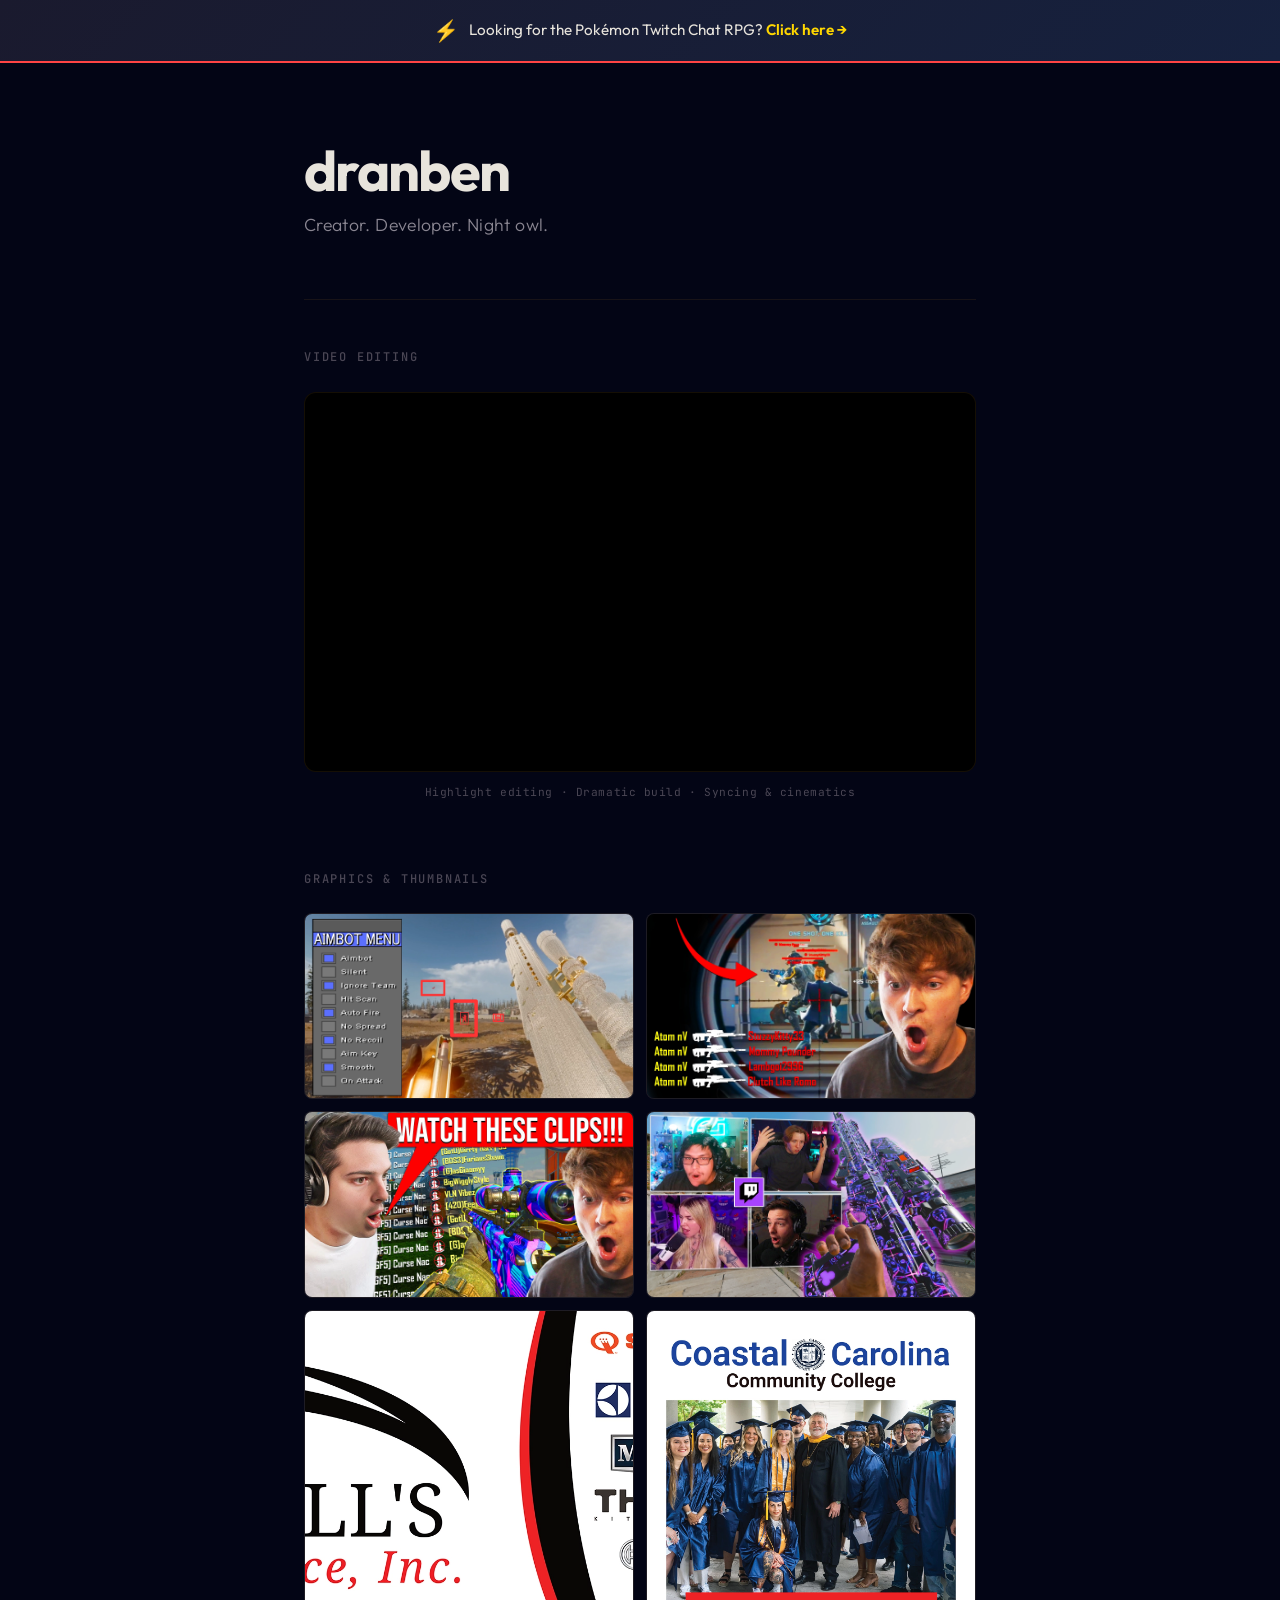
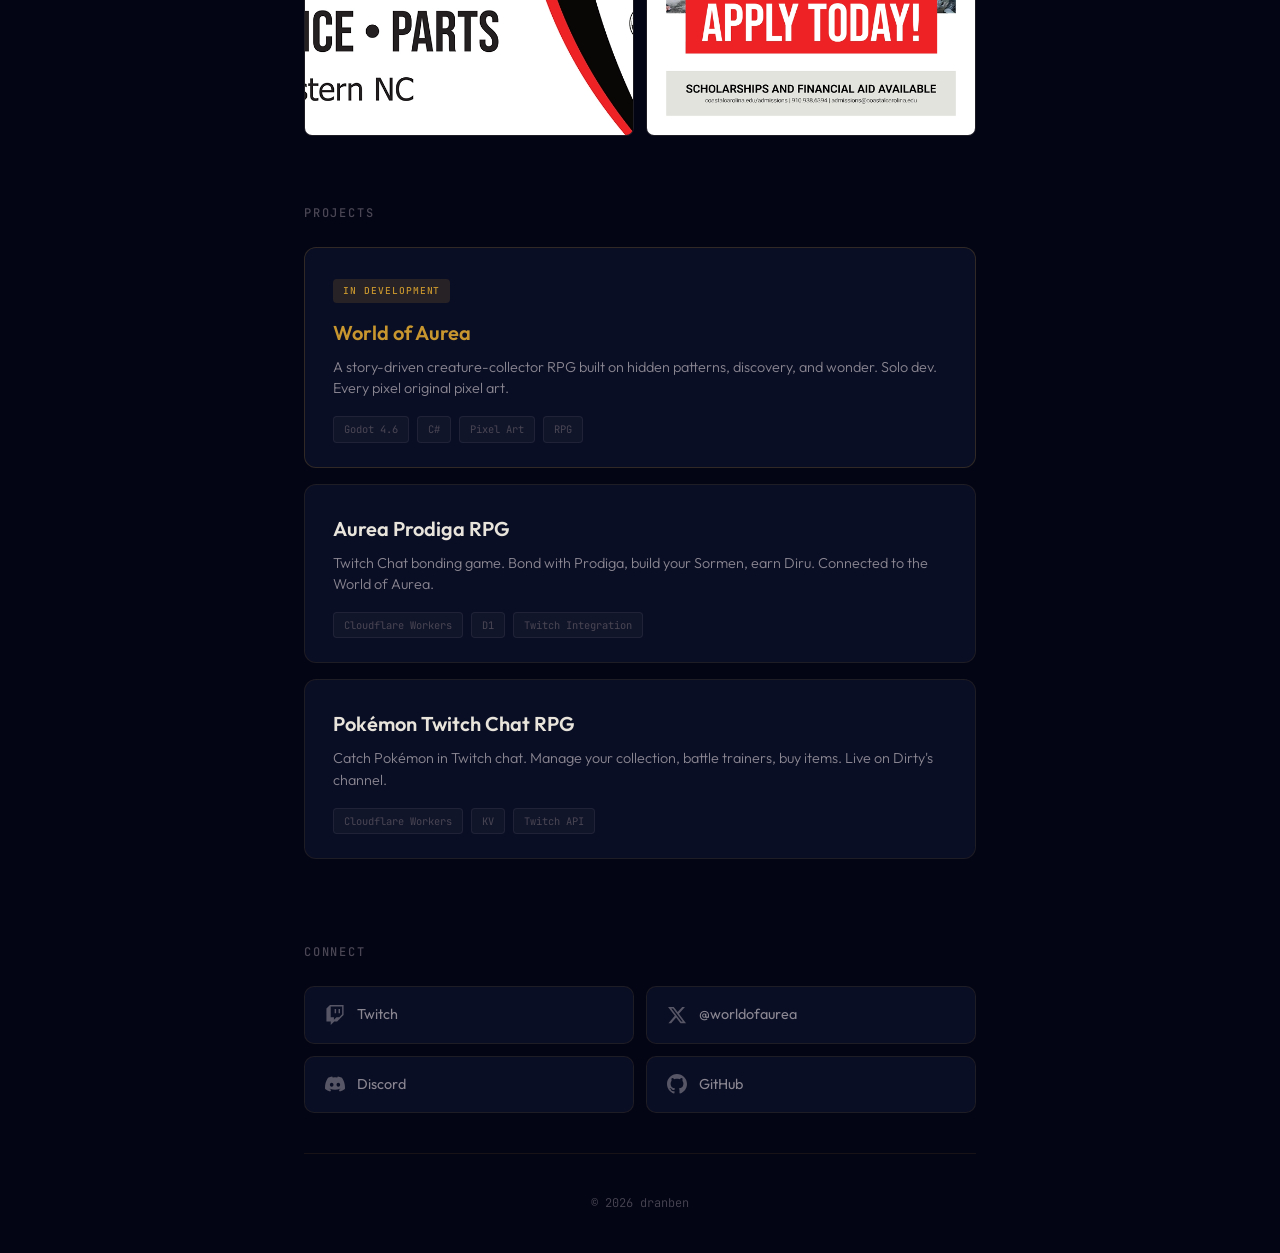
==== index.html @ 708b935d "Clean up index.html by removing elements Removed unnecessary subtitle and some gallery items." ====
<!DOCTYPE html>
<html lang="en">
<head>
    <meta charset="UTF-8">
    <meta name="viewport" content="width=device-width, initial-scale=1.0">
    <title>dranben</title>
    <link rel="preconnect" href="https://fonts.googleapis.com">
    <link href="https://fonts.googleapis.com/css2?family=Outfit:wght@300;400;600;700&family=JetBrains+Mono:wght@400;500&display=swap" rel="stylesheet">
    <link rel="stylesheet" href="style.css">
</head>
<body>

    <!-- Pokemon redirect banner -->
    <a href="https://pokemon.dranben.com" class="pokemon-banner">
        <span class="banner-icon">⚡</span>
        <span>Looking for the Pokémon Twitch Chat RPG? <strong>Click here →</strong></span>
    </a>

    <div class="container">

        <header class="hero">
            <div class="hero-name">
                <h1>dranben</h1>
                <p class="tagline">Creator. Developer. Night owl.</p>
            </div>
        </header>

        <section class="reel">
            <h2 class="section-label">Video Editing</h2>
            <div class="reel-container">
                <iframe src="https://www.youtube.com/embed/yjiUirtX4cA" frameborder="0" allow="accelerometer; autoplay; clipboard-write; encrypted-media; gyroscope; picture-in-picture" allowfullscreen></iframe>
            </div>
            <p class="reel-caption">Highlight editing · Dramatic build · Syncing &amp; cinematics</p>
        </section>

        <section class="gallery">
            <h2 class="section-label">Graphics &amp; Thumbnails</h2>
            <div class="gallery-grid">
                <div class="gallery-item">
                    <img src="hacking.webp" alt="Aimbot hacking thumbnail" loading="lazy">
                </div>
                <div class="gallery-item">
                    <img src="quad.webp" alt="Quad kill sniper thumbnail" loading="lazy">
                </div>
                <div class="gallery-item">
                    <img src="scope.webp" alt="Watch these clips thumbnail" loading="lazy">
                </div>
                <div class="gallery-item">
                    <img src="streamers.webp" alt="Streamers reaction thumbnail" loading="lazy">
                </div>
                <div class="gallery-item">
                    <img src="bells.webp" alt="Bell's Appliance banner" loading="lazy">
                </div>
                <div class="gallery-item">
                    <img src="CCCC_Flyer_v1_0.webp" alt="Coastal Carolina Community College flyer" loading="lazy">
                </div>
            </div>
        </section>

        <section class="projects">
            <h2 class="section-label">Projects</h2>

            <a href="https://worldofaurea.com" target="_blank" class="project-card aurea-card">
                <div class="card-badge">In Development</div>
                <h3>World of Aurea</h3>
                <p>A story-driven creature-collector RPG built on hidden patterns, discovery, and wonder. Solo dev. Every pixel original pixel art.</p>
                <div class="card-tags">
                    <span>Godot 4.6</span>
                    <span>C#</span>
                    <span>Pixel Art</span>
                    <span>RPG</span>
                </div>
            </a>

            <a href="https://aurea.dranben.com" class="project-card">
                <h3>Aurea Prodiga RPG</h3>
                <p>Twitch Chat bonding game. Bond with Prodiga, build your Sormen, earn Diru. Connected to the World of Aurea.</p>
                <div class="card-tags">
                    <span>Cloudflare Workers</span>
                    <span>D1</span>
                    <span>Twitch Integration</span>
                </div>
            </a>

            <a href="https://pokemon.dranben.com" class="project-card">
                <h3>Pokémon Twitch Chat RPG</h3>
                <p>Catch Pokémon in Twitch chat. Manage your collection, battle trainers, buy items. Live on Dirty's channel.</p>
                <div class="card-tags">
                    <span>Cloudflare Workers</span>
                    <span>KV</span>
                    <span>Twitch API</span>
                </div>
            </a>
        </section>

        <section class="links">
            <h2 class="section-label">Connect</h2>
            <div class="link-grid">
                <a href="https://twitch.tv/dranben" target="_blank" class="link-item">
                    <svg viewBox="0 0 24 24" fill="currentColor"><path d="M11.571 4.714h1.715v5.143H11.57zm4.715 0H18v5.143h-1.714zM6 0L1.714 4.286v15.428h5.143V24l4.286-4.286h3.428L22.286 12V0zm14.571 11.143l-3.428 3.428h-3.429l-3 3v-3H6.857V1.714h13.714z"/></svg>
                    <span>Twitch</span>
                </a>
                <a href="https://x.com/worldofaurea" target="_blank" class="link-item">
                    <svg viewBox="0 0 24 24" fill="currentColor"><path d="M18.244 2.25h3.308l-7.227 8.26 8.502 11.24H16.17l-5.214-6.817L4.99 21.75H1.68l7.73-8.835L1.254 2.25H8.08l4.713 6.231zm-1.161 17.52h1.833L7.084 4.126H5.117z"/></svg>
                    <span>@worldofaurea</span>
                </a>
                <a href="https://discord.gg/C2GnYUruW7" target="_blank" class="link-item">
                    <svg viewBox="0 0 24 24" fill="currentColor"><path d="M20.317 4.37a19.791 19.791 0 0 0-4.885-1.515.074.074 0 0 0-.079.037c-.21.375-.444.864-.608 1.25a18.27 18.27 0 0 0-5.487 0 12.64 12.64 0 0 0-.617-1.25.077.077 0 0 0-.079-.037A19.736 19.736 0 0 0 3.677 4.37a.07.07 0 0 0-.032.027C.533 9.046-.32 13.58.099 18.057a.082.082 0 0 0 .031.057 19.9 19.9 0 0 0 5.993 3.03.078.078 0 0 0 .084-.028 14.09 14.09 0 0 0 1.226-1.994.076.076 0 0 0-.041-.106 13.107 13.107 0 0 1-1.872-.892.077.077 0 0 1-.008-.128 10.2 10.2 0 0 0 .372-.292.074.074 0 0 1 .077-.01c3.928 1.793 8.18 1.793 12.062 0a.074.074 0 0 1 .078.01c.12.098.246.198.373.292a.077.077 0 0 1-.006.127 12.299 12.299 0 0 1-1.873.892.077.077 0 0 0-.041.107c.36.698.772 1.362 1.225 1.993a.076.076 0 0 0 .084.028 19.839 19.839 0 0 0 6.002-3.03.077.077 0 0 0 .032-.054c.5-5.177-.838-9.674-3.549-13.66a.061.061 0 0 0-.031-.03zM8.02 15.33c-1.183 0-2.157-1.085-2.157-2.419 0-1.333.956-2.419 2.157-2.419 1.21 0 2.176 1.095 2.157 2.42 0 1.333-.956 2.418-2.157 2.418zm7.975 0c-1.183 0-2.157-1.085-2.157-2.419 0-1.333.955-2.419 2.157-2.419 1.21 0 2.176 1.095 2.157 2.42 0 1.333-.946 2.418-2.157 2.418z"/></svg>
                    <span>Discord</span>
                </a>
                <a href="https://github.com/dranben" target="_blank" class="link-item">
                    <svg viewBox="0 0 24 24" fill="currentColor"><path d="M12 0c-6.626 0-12 5.373-12 12 0 5.302 3.438 9.8 8.207 11.387.599.111.793-.261.793-.577v-2.234c-3.338.726-4.033-1.416-4.033-1.416-.546-1.387-1.333-1.756-1.333-1.756-1.089-.745.083-.729.083-.729 1.205.084 1.839 1.237 1.839 1.237 1.07 1.834 2.807 1.304 3.492.997.107-.775.418-1.305.762-1.604-2.665-.305-5.467-1.334-5.467-5.931 0-1.311.469-2.381 1.236-3.221-.124-.303-.535-1.524.117-3.176 0 0 1.008-.322 3.301 1.23.957-.266 1.983-.399 3.003-.404 1.02.005 2.047.138 3.006.404 2.291-1.552 3.297-1.23 3.297-1.23.653 1.653.242 2.874.118 3.176.77.84 1.235 1.911 1.235 3.221 0 4.609-2.807 5.624-5.479 5.921.43.372.823 1.102.823 2.222v3.293c0 .319.192.694.801.576 4.765-1.589 8.199-6.086 8.199-11.386 0-6.627-5.373-12-12-12z"/></svg>
                    <span>GitHub</span>
                </a>
            </div>
        </section>

        <footer>
            <p>&copy; 2026 dranben</p>
        </footer>

    </div>

    <!-- Lightbox -->
    <div class="lightbox-overlay" id="lightbox">
        <button class="lightbox-close" id="lightbox-close">&times;</button>
        <img id="lightbox-img" src="" alt="">
    </div>

    <script>
        const lightbox = document.getElementById('lightbox');
        const lightboxImg = document.getElementById('lightbox-img');
        const lightboxClose = document.getElementById('lightbox-close');

        document.querySelectorAll('.gallery-item img').forEach(img => {
            img.addEventListener('click', () => {
                lightboxImg.src = img.src;
                lightboxImg.alt = img.alt;
                lightbox.classList.add('active');
            });
        });

        lightbox.addEventListener('click', (e) => {
            if (e.target !== lightboxImg) {
                lightbox.classList.remove('active');
            }
        });

        lightboxClose.addEventListener('click', () => {
            lightbox.classList.remove('active');
        });

        document.addEventListener('keydown', (e) => {
            if (e.key === 'Escape') lightbox.classList.remove('active');
        });
    </script>

</body>
</html>
---- style.css ----
/* ========================
   dranben portfolio
   Dark theme, #030515 base
   ======================== */

:root {
    --bg-deep: #030515;
    --bg-card: #0a0e24;
    --bg-card-hover: #0f1430;
    --gold: #c8962e;
    --gold-dim: rgba(200, 150, 46, 0.15);
    --gold-glow: rgba(200, 150, 46, 0.3);
    --text-primary: #e8e4dc;
    --text-secondary: #8a8692;
    --text-muted: #4a4654;
    --border: rgba(200, 150, 46, 0.1);
    --pokemon-red: #ff4444;
    --pokemon-yellow: #ffd700;
}

* {
    margin: 0;
    padding: 0;
    box-sizing: border-box;
}

body {
    background: var(--bg-deep);
    color: var(--text-primary);
    font-family: 'Outfit', sans-serif;
    font-weight: 300;
    min-height: 100vh;
    line-height: 1.6;
}

/* ---- Pokemon Redirect Banner ---- */
.pokemon-banner {
    display: flex;
    align-items: center;
    justify-content: center;
    gap: 10px;
    width: 100%;
    padding: 14px 20px;
    background: linear-gradient(135deg, #1a1a2e 0%, #16213e 100%);
    border-bottom: 2px solid var(--pokemon-red);
    color: var(--text-primary);
    text-decoration: none;
    font-size: 0.95rem;
    font-weight: 400;
    transition: background 0.3s ease, border-color 0.3s ease;
    position: sticky;
    top: 0;
    z-index: 100;
}

.pokemon-banner:hover {
    background: linear-gradient(135deg, #1e1e38 0%, #1a2744 100%);
    border-bottom-color: var(--pokemon-yellow);
}

.pokemon-banner strong {
    color: var(--pokemon-yellow);
    font-weight: 600;
}

.banner-icon {
    font-size: 1.3rem;
    animation: pulse-glow 2s ease-in-out infinite;
}

@keyframes pulse-glow {
    0%, 100% { opacity: 1; }
    50% { opacity: 0.5; }
}

/* ---- Container ---- */
.container {
    max-width: 720px;
    margin: 0 auto;
    padding: 0 24px;
}

/* ---- Hero ---- */
.hero {
    padding: 80px 0 60px;
    border-bottom: 1px solid var(--border);
}

.hero h1 {
    font-size: 3.5rem;
    font-weight: 700;
    letter-spacing: -0.03em;
    color: var(--text-primary);
    line-height: 1;
    margin-bottom: 12px;
}

.tagline {
    font-size: 1.1rem;
    color: var(--text-secondary);
    font-weight: 300;
    letter-spacing: 0.02em;
}

.hero-subtitle {
    font-size: 0.95rem;
    color: var(--text-muted);
    font-weight: 300;
    font-style: italic;
    margin-top: 8px;
}

/* ---- Section Labels ---- */
.section-label {
    font-family: 'JetBrains Mono', monospace;
    font-size: 0.75rem;
    font-weight: 500;
    text-transform: uppercase;
    letter-spacing: 0.15em;
    color: var(--text-muted);
    margin-bottom: 24px;
    padding-top: 48px;
}

/* ---- Video Reel Section ---- */
.reel {
    padding-bottom: 20px;
}

.reel-container {
    border-radius: 12px;
    overflow: hidden;
    border: 1px solid var(--border);
    background: #000;
    position: relative;
    padding-bottom: 56.25%;
    height: 0;
}

.reel-container iframe {
    position: absolute;
    top: 0;
    left: 0;
    width: 100%;
    height: 100%;
    display: block;
}

.reel-caption {
    font-family: 'JetBrains Mono', monospace;
    font-size: 0.7rem;
    font-weight: 400;
    color: var(--text-muted);
    text-align: center;
    margin-top: 12px;
    letter-spacing: 0.05em;
}

/* ---- Project Cards ---- */
.projects {
    padding-bottom: 20px;
}

.project-card {
    display: block;
    background: var(--bg-card);
    border: 1px solid var(--border);
    border-radius: 12px;
    padding: 28px 28px 24px;
    margin-bottom: 16px;
    text-decoration: none;
    color: var(--text-primary);
    transition: all 0.3s ease;
    position: relative;
    overflow: hidden;
}

.project-card::before {
    content: '';
    position: absolute;
    top: 0;
    left: 0;
    width: 100%;
    height: 100%;
    background: linear-gradient(135deg, transparent 0%, rgba(200, 150, 46, 0.03) 100%);
    opacity: 0;
    transition: opacity 0.3s ease;
}

.project-card:hover {
    border-color: rgba(200, 150, 46, 0.25);
    transform: translateY(-2px);
    box-shadow: 0 8px 32px rgba(0, 0, 0, 0.3);
}

.project-card:hover::before {
    opacity: 1;
}

.project-card h3 {
    font-size: 1.25rem;
    font-weight: 600;
    margin-bottom: 8px;
    position: relative;
}

.project-card p {
    font-size: 0.9rem;
    color: var(--text-secondary);
    line-height: 1.5;
    margin-bottom: 16px;
    position: relative;
}

/* Aurea card special treatment */
.aurea-card {
    border-color: rgba(200, 150, 46, 0.2);
}

.aurea-card h3 {
    color: var(--gold);
}

.card-badge {
    display: inline-block;
    font-family: 'JetBrains Mono', monospace;
    font-size: 0.6rem;
    font-weight: 500;
    text-transform: uppercase;
    letter-spacing: 0.1em;
    color: var(--gold);
    background: var(--gold-dim);
    padding: 4px 10px;
    border-radius: 4px;
    margin-bottom: 14px;
    position: relative;
}

.card-tags {
    display: flex;
    flex-wrap: wrap;
    gap: 8px;
    position: relative;
}

.card-tags span {
    font-family: 'JetBrains Mono', monospace;
    font-size: 0.65rem;
    font-weight: 400;
    color: var(--text-muted);
    background: rgba(255, 255, 255, 0.03);
    border: 1px solid rgba(255, 255, 255, 0.06);
    padding: 4px 10px;
    border-radius: 4px;
}

/* ---- Gallery Section ---- */
.gallery {
    padding-bottom: 20px;
}

.gallery-grid {
    display: grid;
    grid-template-columns: repeat(2, 1fr);
    gap: 12px;
}

.gallery-item {
    position: relative;
    border-radius: 8px;
    overflow: hidden;
    border: 1px solid var(--border);
    background: var(--bg-card);
    transition: all 0.3s ease;
    cursor: pointer;
}

.gallery-item:hover {
    border-color: rgba(200, 150, 46, 0.25);
    transform: translateY(-2px);
    box-shadow: 0 8px 32px rgba(0, 0, 0, 0.3);
}

.gallery-item img {
    width: 100%;
    height: 100%;
    object-fit: cover;
    display: block;
    transition: transform 0.4s ease;
}

.gallery-item:hover img {
    transform: scale(1.03);
}

/* Lightbox */
.lightbox-overlay {
    display: none;
    position: fixed;
    inset: 0;
    background: rgba(3, 5, 21, 0.95);
    z-index: 200;
    align-items: center;
    justify-content: center;
    cursor: pointer;
    padding: 40px;
}

.lightbox-overlay.active {
    display: flex;
}

.lightbox-overlay img {
    max-width: 100%;
    max-height: 90vh;
    object-fit: contain;
    border-radius: 4px;
    box-shadow: 0 0 60px rgba(0, 0, 0, 0.5);
}

.lightbox-close {
    position: fixed;
    top: 20px;
    right: 24px;
    font-size: 2rem;
    color: var(--text-secondary);
    cursor: pointer;
    z-index: 201;
    font-family: 'Outfit', sans-serif;
    font-weight: 300;
    transition: color 0.2s;
    background: none;
    border: none;
}

.lightbox-close:hover {
    color: var(--text-primary);
}

/* ---- Links Section ---- */
.links {
    padding-bottom: 40px;
    border-bottom: 1px solid var(--border);
}

.link-grid {
    display: grid;
    grid-template-columns: repeat(2, 1fr);
    gap: 12px;
}

.link-item {
    display: flex;
    align-items: center;
    gap: 12px;
    padding: 16px 20px;
    background: var(--bg-card);
    border: 1px solid var(--border);
    border-radius: 10px;
    text-decoration: none;
    color: var(--text-secondary);
    font-size: 0.9rem;
    font-weight: 400;
    transition: all 0.25s ease;
}

.link-item:hover {
    color: var(--text-primary);
    border-color: rgba(200, 150, 46, 0.2);
    background: var(--bg-card-hover);
}

.link-item svg {
    width: 20px;
    height: 20px;
    flex-shrink: 0;
    opacity: 0.6;
    transition: opacity 0.25s ease;
}

.link-item:hover svg {
    opacity: 1;
}

/* ---- Footer ---- */
footer {
    padding: 40px 0;
    text-align: center;
}

footer p {
    font-size: 0.75rem;
    color: var(--text-muted);
    font-family: 'JetBrains Mono', monospace;
}

/* ---- Responsive ---- */
@media (max-width: 600px) {
    .hero h1 {
        font-size: 2.5rem;
    }

    .container {
        padding: 0 16px;
    }

    .link-grid {
        grid-template-columns: 1fr;
    }

    .gallery-grid {
        grid-template-columns: 1fr;
    }

    .pokemon-banner {
        font-size: 0.8rem;
        padding: 12px 16px;
    }

    .project-card {
        padding: 20px;
    }
}
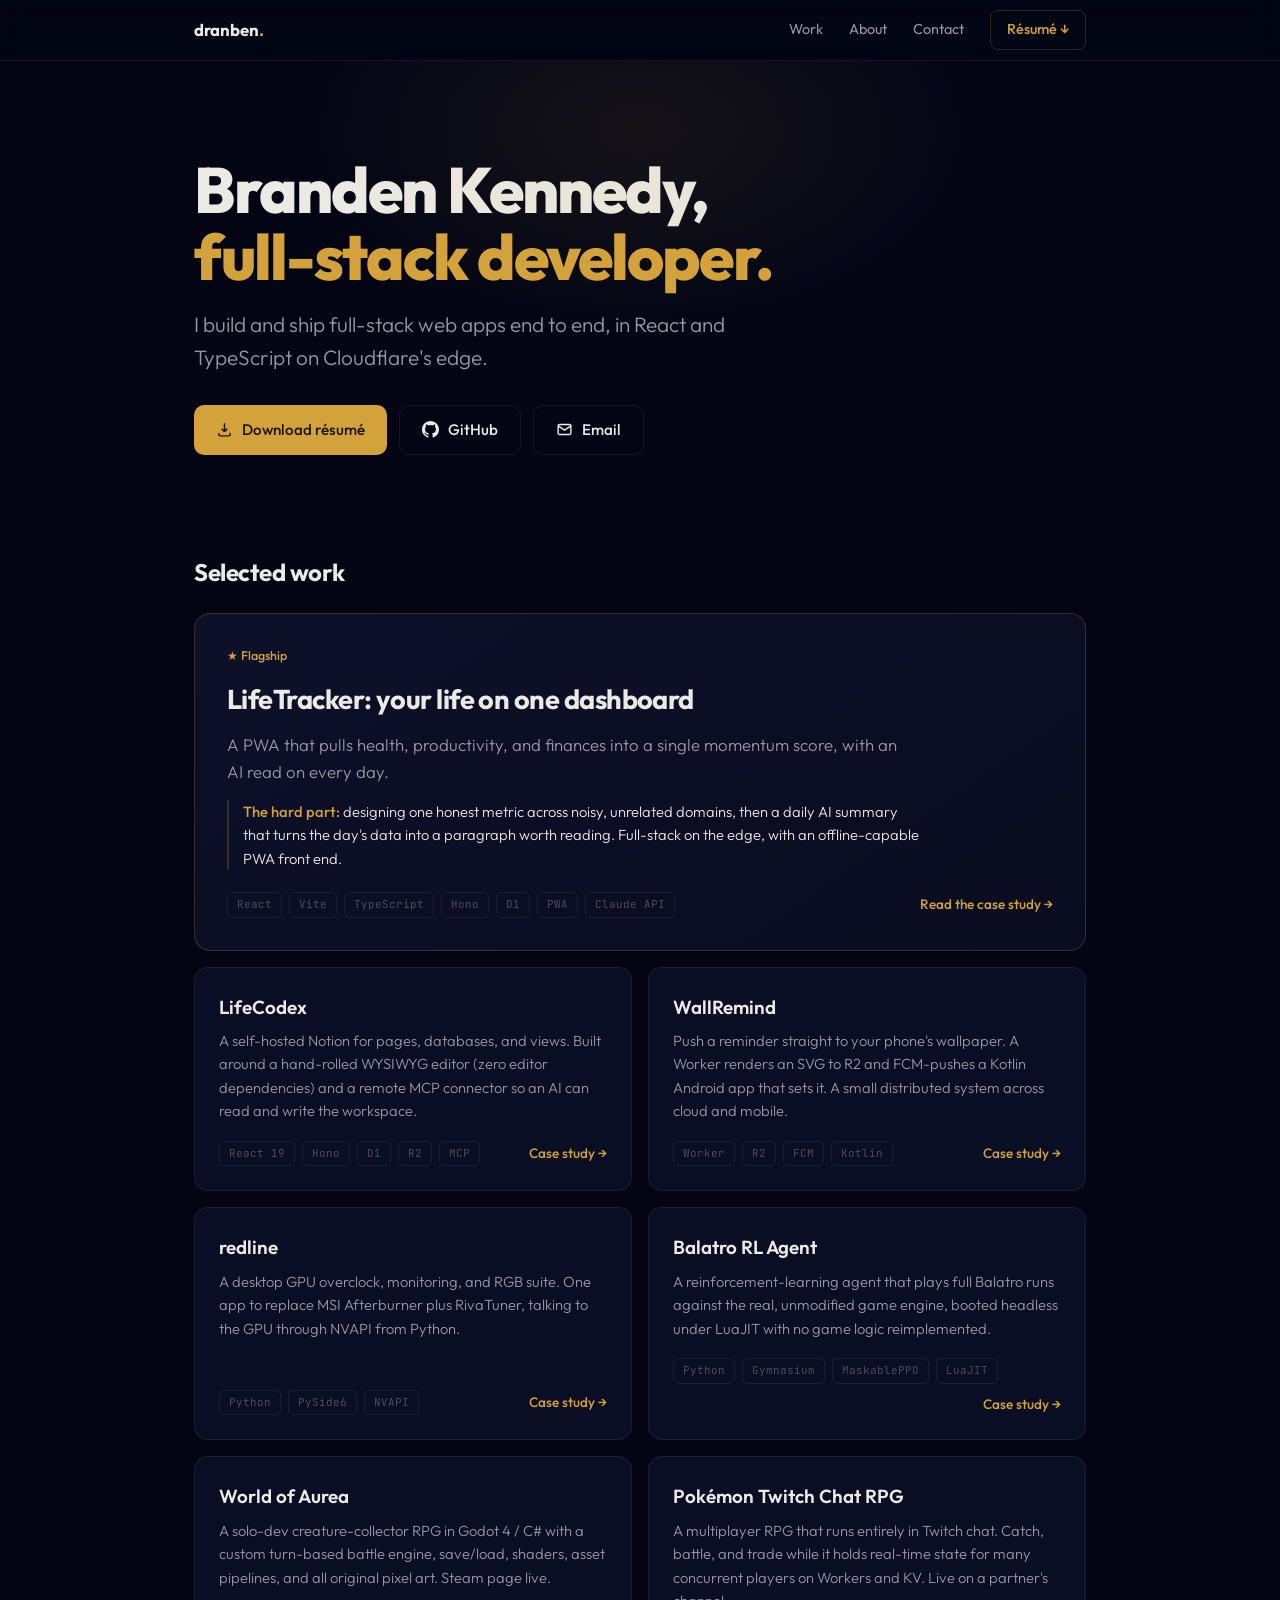
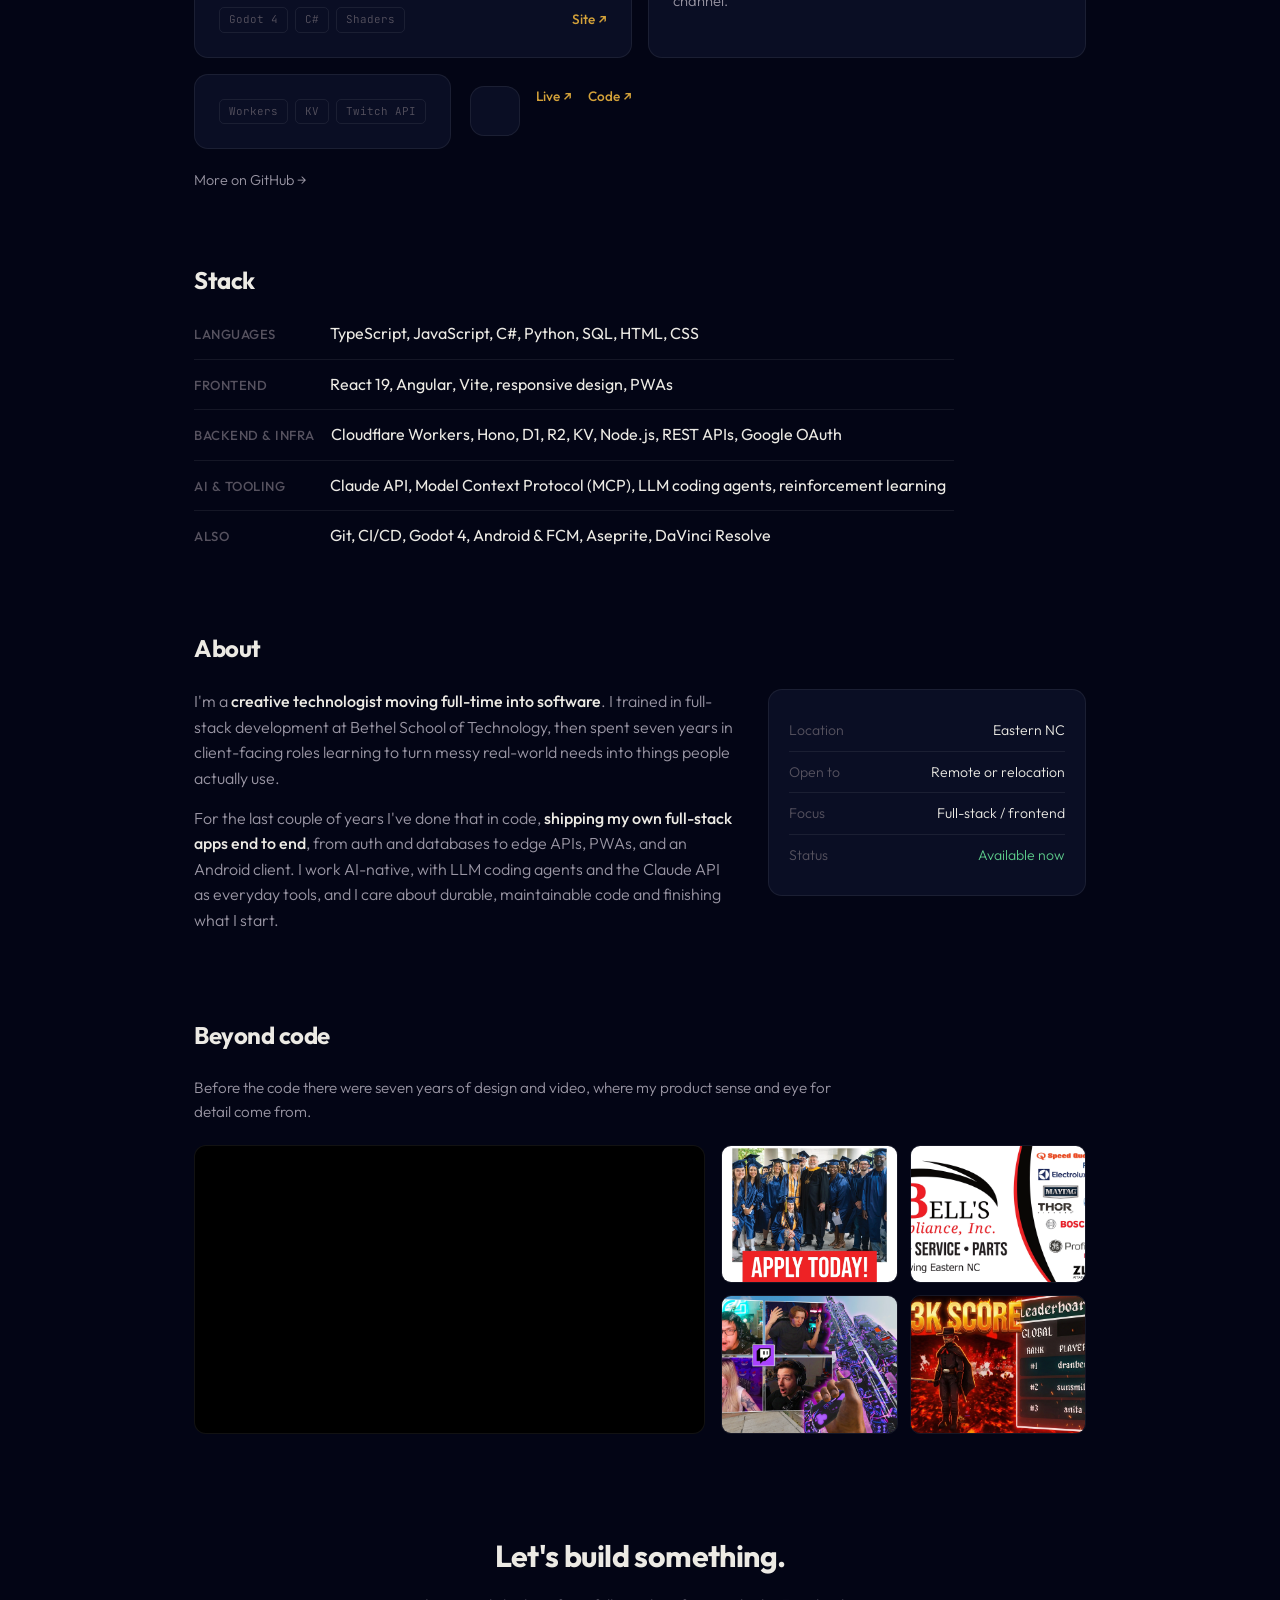
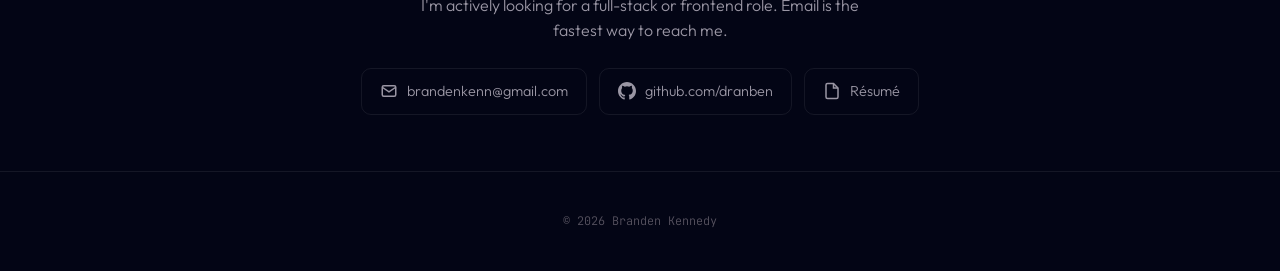
==== commit 5ee82bf3: "Relaunch as a full-stack developer portfolio Pivot dranben.com from a video/design reel to an engine" ====
--- a/index.html
+++ b/index.html
@@ -1,159 +1,179 @@
 <!DOCTYPE html>
 <html lang="en">
 <head>
-    <meta charset="UTF-8">
-    <meta name="viewport" content="width=device-width, initial-scale=1.0">
-    <title>dranben</title>
-    <link rel="preconnect" href="https://fonts.googleapis.com">
-    <link href="https://fonts.googleapis.com/css2?family=Outfit:wght@300;400;600;700&family=JetBrains+Mono:wght@400;500&display=swap" rel="stylesheet">
-    <link rel="stylesheet" href="style.css">
+<meta charset="UTF-8">
+<meta name="viewport" content="width=device-width, initial-scale=1.0">
+<title>Branden Kennedy · Full-Stack Developer</title>
+<meta name="description" content="Branden Kennedy, full-stack developer. I build and ship full-stack web apps end to end in React and TypeScript on Cloudflare's edge.">
+<link rel="preconnect" href="https://fonts.googleapis.com">
+<link href="https://fonts.googleapis.com/css2?family=Outfit:wght@300;400;500;600;700;800&family=JetBrains+Mono:wght@400;500&display=swap" rel="stylesheet">
+<link rel="stylesheet" href="style.css">
 </head>
 <body>
 
-    <!-- Pokemon redirect banner -->
-    <a href="https://pokemon.dranben.com" class="pokemon-banner">
-        <span class="banner-icon">⚡</span>
-        <span>Looking for the Pokémon Twitch Chat RPG? <strong>Click here →</strong></span>
+<nav>
+  <div class="wrap nav-inner">
+    <a href="#" class="nav-logo">dranben<span class="dot">.</span></a>
+    <div class="nav-links">
+      <a href="#work">Work</a>
+      <a href="#about">About</a>
+      <a href="#contact">Contact</a>
+      <a href="resume.pdf" target="_blank" class="nav-cta">Résumé ↓</a>
+    </div>
+  </div>
+</nav>
+
+<header class="hero">
+  <div class="wrap">
+    <h1>Branden Kennedy,<br><span class="accent">full-stack developer.</span></h1>
+    <p class="lead">I build and ship full-stack web apps end to end, in React and TypeScript on Cloudflare's edge.</p>
+    <div class="cta-row">
+      <a href="resume.pdf" target="_blank" class="btn btn-primary"><svg viewBox="0 0 24 24" fill="none" stroke="currentColor" stroke-width="2"><path d="M12 3v12m0 0l-4-4m4 4l4-4M4 17v2a2 2 0 002 2h12a2 2 0 002-2v-2"/></svg>Download résumé</a>
+      <a href="https://github.com/dranben" target="_blank" class="btn btn-ghost"><svg viewBox="0 0 24 24" fill="currentColor"><path d="M12 0c-6.626 0-12 5.373-12 12 0 5.302 3.438 9.8 8.207 11.387.599.111.793-.261.793-.577v-2.234c-3.338.726-4.033-1.416-4.033-1.416-.546-1.387-1.333-1.756-1.333-1.756-1.089-.745.083-.729.083-.729 1.205.084 1.839 1.237 1.839 1.237 1.07 1.834 2.807 1.304 3.492.997.107-.775.418-1.305.762-1.604-2.665-.305-5.467-1.334-5.467-5.931 0-1.311.469-2.381 1.236-3.221-.124-.303-.535-1.524.117-3.176 0 0 1.008-.322 3.301 1.23a11.5 11.5 0 016.003 0c2.291-1.552 3.297-1.23 3.297-1.23.653 1.653.242 2.874.118 3.176.77.84 1.235 1.911 1.235 3.221 0 4.609-2.807 5.624-5.479 5.921.43.372.823 1.102.823 2.222v3.293c0 .319.192.694.801.576C20.566 21.797 24 17.3 24 12c0-6.627-5.373-12-12-12z"/></svg>GitHub</a>
+      <a class="btn btn-ghost js-email"><svg viewBox="0 0 24 24" fill="none" stroke="currentColor" stroke-width="2"><rect x="3" y="5" width="18" height="14" rx="2"/><path d="M3 7l9 6 9-6"/></svg>Email</a>
+    </div>
+  </div>
+</header>
+
+<section id="work">
+  <div class="wrap">
+    <h2 class="sec">Selected work</h2>
+
+    <a href="lifetracker.html" class="featured">
+      <span class="flag">★ Flagship</span>
+      <h3>LifeTracker: your life on one dashboard</h3>
+      <p class="what">A PWA that pulls health, productivity, and finances into a single momentum score, with an AI read on every day.</p>
+      <p class="hard"><b>The hard part:</b> designing one honest metric across noisy, unrelated domains, then a daily AI summary that turns the day's data into a paragraph worth reading. Full-stack on the edge, with an offline-capable PWA front end.</p>
+      <div class="proj-foot">
+        <div class="tags"><span>React</span><span>Vite</span><span>TypeScript</span><span>Hono</span><span>D1</span><span>PWA</span><span>Claude API</span></div>
+        <div class="links"><span class="plink">Read the case study →</span></div>
+      </div>
     </a>
 
-    <div class="container">
+    <div class="proj-grid">
 
-        <header class="hero">
-            <div class="hero-name">
-                <h1>dranben</h1>
-                <p class="tagline">Creator. Developer. Night owl.</p>
-            </div>
-        </header>
+      <a href="lifecodex.html" class="card">
+        <h3>LifeCodex</h3>
+        <p class="what">A self-hosted Notion for pages, databases, and views. Built around a hand-rolled WYSIWYG editor (zero editor dependencies) and a remote MCP connector so an AI can read and write the workspace.</p>
+        <div class="proj-foot"><div class="tags"><span>React 19</span><span>Hono</span><span>D1</span><span>R2</span><span>MCP</span></div>
+          <div class="links"><span class="plink">Case study →</span></div></div>
+      </a>
 
-        <section class="reel">
-            <h2 class="section-label">Video Editing</h2>
-            <div class="reel-container">
-                <iframe src="https://www.youtube.com/embed/yjiUirtX4cA" frameborder="0" allow="accelerometer; autoplay; clipboard-write; encrypted-media; gyroscope; picture-in-picture" allowfullscreen></iframe>
-            </div>
-            <p class="reel-caption">Highlight editing · Dramatic build · Syncing &amp; cinematics</p>
-        </section>
+      <a href="wallremind.html" class="card">
+        <h3>WallRemind</h3>
+        <p class="what">Push a reminder straight to your phone's wallpaper. A Worker renders an SVG to R2 and FCM-pushes a Kotlin Android app that sets it. A small distributed system across cloud and mobile.</p>
+        <div class="proj-foot"><div class="tags"><span>Worker</span><span>R2</span><span>FCM</span><span>Kotlin</span></div>
+          <div class="links"><span class="plink">Case study →</span></div></div>
+      </a>
 
-        <section class="gallery">
-            <h2 class="section-label">Graphics &amp; Thumbnails</h2>
-            <div class="gallery-grid">
-                <div class="gallery-item">
-                    <img src="hacking.webp" alt="Aimbot hacking thumbnail" loading="lazy">
-                </div>
-                <div class="gallery-item">
-                    <img src="quad.webp" alt="Quad kill sniper thumbnail" loading="lazy">
-                </div>
-                <div class="gallery-item">
-                    <img src="scope.webp" alt="Watch these clips thumbnail" loading="lazy">
-                </div>
-                <div class="gallery-item">
-                    <img src="streamers.webp" alt="Streamers reaction thumbnail" loading="lazy">
-                </div>
-                <div class="gallery-item">
-                    <img src="bells.webp" alt="Bell's Appliance banner" loading="lazy">
-                </div>
-                <div class="gallery-item">
-                    <img src="CCCC_Flyer_v1_0.webp" alt="Coastal Carolina Community College flyer" loading="lazy">
-                </div>
-            </div>
-        </section>
+      <a href="redline.html" class="card">
+        <h3>redline</h3>
+        <p class="what">A desktop GPU overclock, monitoring, and RGB suite. One app to replace MSI Afterburner plus RivaTuner, talking to the GPU through NVAPI from Python.</p>
+        <div class="proj-foot"><div class="tags"><span>Python</span><span>PySide6</span><span>NVAPI</span></div>
+          <div class="links"><span class="plink">Case study →</span></div></div>
+      </a>
 
-        <section class="projects">
-            <h2 class="section-label">Projects</h2>
+      <a href="balatro.html" class="card">
+        <h3>Balatro RL Agent</h3>
+        <p class="what">A reinforcement-learning agent that plays full Balatro runs against the real, unmodified game engine, booted headless under LuaJIT with no game logic reimplemented.</p>
+        <div class="proj-foot"><div class="tags"><span>Python</span><span>Gymnasium</span><span>MaskablePPO</span><span>LuaJIT</span></div>
+          <div class="links"><span class="plink">Case study →</span></div></div>
+      </a>
 
-            <a href="https://worldofaurea.com" target="_blank" class="project-card aurea-card">
-                <div class="card-badge">In Development</div>
-                <h3>World of Aurea</h3>
-                <p>A story-driven creature-collector RPG built on hidden patterns, discovery, and wonder. Solo dev. Every pixel original pixel art.</p>
-                <div class="card-tags">
-                    <span>Godot 4.6</span>
-                    <span>C#</span>
-                    <span>Pixel Art</span>
-                    <span>RPG</span>
-                </div>
-            </a>
+      <a href="https://worldofaurea.com" target="_blank" class="card">
+        <h3>World of Aurea</h3>
+        <p class="what">A solo-dev creature-collector RPG in Godot 4 / C# with a custom turn-based battle engine, save/load, shaders, asset pipelines, and all original pixel art. Steam page live.</p>
+        <div class="proj-foot"><div class="tags"><span>Godot 4</span><span>C#</span><span>Shaders</span></div>
+          <div class="links"><span class="plink">Site ↗</span></div></div>
+      </a>
 
-            <a href="https://aurea.dranben.com" class="project-card">
-                <h3>Aurea Prodiga RPG</h3>
-                <p>Twitch Chat bonding game. Bond with Prodiga, build your Sormen, earn Diru. Connected to the World of Aurea.</p>
-                <div class="card-tags">
-                    <span>Cloudflare Workers</span>
-                    <span>D1</span>
-                    <span>Twitch Integration</span>
-                </div>
-            </a>
-
-            <a href="https://pokemon.dranben.com" class="project-card">
-                <h3>Pokémon Twitch Chat RPG</h3>
-                <p>Catch Pokémon in Twitch chat. Manage your collection, battle trainers, buy items. Live on Dirty's channel.</p>
-                <div class="card-tags">
-                    <span>Cloudflare Workers</span>
-                    <span>KV</span>
-                    <span>Twitch API</span>
-                </div>
-            </a>
-        </section>
-
-        <section class="links">
-            <h2 class="section-label">Connect</h2>
-            <div class="link-grid">
-                <a href="https://twitch.tv/dranben" target="_blank" class="link-item">
-                    <svg viewBox="0 0 24 24" fill="currentColor"><path d="M11.571 4.714h1.715v5.143H11.57zm4.715 0H18v5.143h-1.714zM6 0L1.714 4.286v15.428h5.143V24l4.286-4.286h3.428L22.286 12V0zm14.571 11.143l-3.428 3.428h-3.429l-3 3v-3H6.857V1.714h13.714z"/></svg>
-                    <span>Twitch</span>
-                </a>
-                <a href="https://x.com/worldofaurea" target="_blank" class="link-item">
-                    <svg viewBox="0 0 24 24" fill="currentColor"><path d="M18.244 2.25h3.308l-7.227 8.26 8.502 11.24H16.17l-5.214-6.817L4.99 21.75H1.68l7.73-8.835L1.254 2.25H8.08l4.713 6.231zm-1.161 17.52h1.833L7.084 4.126H5.117z"/></svg>
-                    <span>@worldofaurea</span>
-                </a>
-                <a href="https://discord.gg/C2GnYUruW7" target="_blank" class="link-item">
-                    <svg viewBox="0 0 24 24" fill="currentColor"><path d="M20.317 4.37a19.791 19.791 0 0 0-4.885-1.515.074.074 0 0 0-.079.037c-.21.375-.444.864-.608 1.25a18.27 18.27 0 0 0-5.487 0 12.64 12.64 0 0 0-.617-1.25.077.077 0 0 0-.079-.037A19.736 19.736 0 0 0 3.677 4.37a.07.07 0 0 0-.032.027C.533 9.046-.32 13.58.099 18.057a.082.082 0 0 0 .031.057 19.9 19.9 0 0 0 5.993 3.03.078.078 0 0 0 .084-.028 14.09 14.09 0 0 0 1.226-1.994.076.076 0 0 0-.041-.106 13.107 13.107 0 0 1-1.872-.892.077.077 0 0 1-.008-.128 10.2 10.2 0 0 0 .372-.292.074.074 0 0 1 .077-.01c3.928 1.793 8.18 1.793 12.062 0a.074.074 0 0 1 .078.01c.12.098.246.198.373.292a.077.077 0 0 1-.006.127 12.299 12.299 0 0 1-1.873.892.077.077 0 0 0-.041.107c.36.698.772 1.362 1.225 1.993a.076.076 0 0 0 .084.028 19.839 19.839 0 0 0 6.002-3.03.077.077 0 0 0 .032-.054c.5-5.177-.838-9.674-3.549-13.66a.061.061 0 0 0-.031-.03zM8.02 15.33c-1.183 0-2.157-1.085-2.157-2.419 0-1.333.956-2.419 2.157-2.419 1.21 0 2.176 1.095 2.157 2.42 0 1.333-.956 2.418-2.157 2.418zm7.975 0c-1.183 0-2.157-1.085-2.157-2.419 0-1.333.955-2.419 2.157-2.419 1.21 0 2.176 1.095 2.157 2.42 0 1.333-.946 2.418-2.157 2.418z"/></svg>
-                    <span>Discord</span>
-                </a>
-                <a href="https://github.com/dranben" target="_blank" class="link-item">
-                    <svg viewBox="0 0 24 24" fill="currentColor"><path d="M12 0c-6.626 0-12 5.373-12 12 0 5.302 3.438 9.8 8.207 11.387.599.111.793-.261.793-.577v-2.234c-3.338.726-4.033-1.416-4.033-1.416-.546-1.387-1.333-1.756-1.333-1.756-1.089-.745.083-.729.083-.729 1.205.084 1.839 1.237 1.839 1.237 1.07 1.834 2.807 1.304 3.492.997.107-.775.418-1.305.762-1.604-2.665-.305-5.467-1.334-5.467-5.931 0-1.311.469-2.381 1.236-3.221-.124-.303-.535-1.524.117-3.176 0 0 1.008-.322 3.301 1.23.957-.266 1.983-.399 3.003-.404 1.02.005 2.047.138 3.006.404 2.291-1.552 3.297-1.23 3.297-1.23.653 1.653.242 2.874.118 3.176.77.84 1.235 1.911 1.235 3.221 0 4.609-2.807 5.624-5.479 5.921.43.372.823 1.102.823 2.222v3.293c0 .319.192.694.801.576 4.765-1.589 8.199-6.086 8.199-11.386 0-6.627-5.373-12-12-12z"/></svg>
-                    <span>GitHub</span>
-                </a>
-            </div>
-        </section>
-
-        <footer>
-            <p>&copy; 2026 dranben</p>
-        </footer>
+      <a href="https://pokemon.dranben.com" target="_blank" class="card">
+        <h3>Pokémon Twitch Chat RPG</h3>
+        <p class="what">A multiplayer RPG that runs entirely in Twitch chat. Catch, battle, and trade while it holds real-time state for many concurrent players on Workers and KV. Live on a partner's channel.</p>
+        <div class="proj-foot"><div class="tags"><span>Workers</span><span>KV</span><span>Twitch API</span></div>
+          <div class="links"><a class="plink" href="https://pokemon.dranben.com" target="_blank">Live ↗</a><a class="plink" href="https://github.com/dranben/PokemonTwitchChatRPG" target="_blank">Code ↗</a></div></div>
+      </a>
 
     </div>
+    <a href="https://github.com/dranben?tab=repositories" target="_blank" class="more-link">More on GitHub →</a>
+  </div>
+</section>
 
-    <!-- Lightbox -->
-    <div class="lightbox-overlay" id="lightbox">
-        <button class="lightbox-close" id="lightbox-close">&times;</button>
-        <img id="lightbox-img" src="" alt="">
+<section id="stack">
+  <div class="wrap">
+    <h2 class="sec">Stack</h2>
+    <div class="stack-list">
+      <div class="stack-row"><span class="stack-cat">Languages</span><span class="stack-val">TypeScript, JavaScript, C#, Python, SQL, HTML, CSS</span></div>
+      <div class="stack-row"><span class="stack-cat">Frontend</span><span class="stack-val">React 19, Angular, Vite, responsive design, PWAs</span></div>
+      <div class="stack-row"><span class="stack-cat">Backend &amp; infra</span><span class="stack-val">Cloudflare Workers, Hono, D1, R2, KV, Node.js, REST APIs, Google OAuth</span></div>
+      <div class="stack-row"><span class="stack-cat">AI &amp; tooling</span><span class="stack-val">Claude API, Model Context Protocol (MCP), LLM coding agents, reinforcement learning</span></div>
+      <div class="stack-row"><span class="stack-cat">Also</span><span class="stack-val">Git, CI/CD, Godot 4, Android &amp; FCM, Aseprite, DaVinci Resolve</span></div>
     </div>
+  </div>
+</section>
 
-    <script>
-        const lightbox = document.getElementById('lightbox');
-        const lightboxImg = document.getElementById('lightbox-img');
-        const lightboxClose = document.getElementById('lightbox-close');
+<section id="about">
+  <div class="wrap">
+    <h2 class="sec">About</h2>
+    <div class="about-grid">
+      <div class="about">
+        <p>I'm a <b>creative technologist moving full-time into software</b>. I trained in full-stack development at Bethel School of Technology, then spent seven years in client-facing roles learning to turn messy real-world needs into things people actually use.</p>
+        <p>For the last couple of years I've done that in code, <b>shipping my own full-stack apps end to end</b>, from auth and databases to edge APIs, PWAs, and an Android client. I work AI-native, with LLM coding agents and the Claude API as everyday tools, and I care about durable, maintainable code and finishing what I start.</p>
+      </div>
+      <div class="facts">
+        <div class="fact"><span class="k">Location</span><span class="v">Eastern NC</span></div>
+        <div class="fact"><span class="k">Open to</span><span class="v">Remote or relocation</span></div>
+        <div class="fact"><span class="k">Focus</span><span class="v">Full-stack / frontend</span></div>
+        <div class="fact"><span class="k">Status</span><span class="v on">Available now</span></div>
+      </div>
+    </div>
+  </div>
+</section>
 
-        document.querySelectorAll('.gallery-item img').forEach(img => {
-            img.addEventListener('click', () => {
-                lightboxImg.src = img.src;
-                lightboxImg.alt = img.alt;
-                lightbox.classList.add('active');
-            });
-        });
+<section id="beyond" class="beyond">
+  <div class="wrap">
+    <h2 class="sec">Beyond code</h2>
+    <p class="intro">Before the code there were seven years of design and video, where my product sense and eye for detail come from.</p>
+    <div class="beyond-grid">
+      <div class="reel"><iframe src="https://www.youtube.com/embed/yjiUirtX4cA" frameborder="0" allow="accelerometer; autoplay; clipboard-write; encrypted-media; gyroscope; picture-in-picture" allowfullscreen></iframe></div>
+      <div class="shots">
+        <img src="CCCC_Flyer_v1_0.webp" alt="College recruitment flyer design" loading="lazy">
+        <img src="bells.webp" alt="Bell's Appliance brand banner" loading="lazy">
+        <img src="streamers.webp" alt="Stream highlight thumbnail" loading="lazy">
+        <img src="bandit-run.webp" alt="Game highlight thumbnail" loading="lazy">
+      </div>
+    </div>
+  </div>
+</section>
 
-        lightbox.addEventListener('click', (e) => {
-            if (e.target !== lightboxImg) {
-                lightbox.classList.remove('active');
-            }
-        });
+<section id="contact" class="contact">
+  <div class="wrap">
+    <h2>Let's build something.</h2>
+    <p>I'm actively looking for a full-stack or frontend role. Email is the fastest way to reach me.</p>
+    <div class="social">
+      <a class="js-email" data-fill="text"><svg viewBox="0 0 24 24" fill="none" stroke="currentColor" stroke-width="2"><rect x="3" y="5" width="18" height="14" rx="2"/><path d="M3 7l9 6 9-6"/></svg><span class="email-text">Email me</span></a>
+      <a href="https://github.com/dranben" target="_blank"><svg viewBox="0 0 24 24" fill="currentColor"><path d="M12 0c-6.626 0-12 5.373-12 12 0 5.302 3.438 9.8 8.207 11.387.599.111.793-.261.793-.577v-2.234c-3.338.726-4.033-1.416-4.033-1.416-.546-1.387-1.333-1.756-1.333-1.756-1.089-.745.083-.729.083-.729 1.205.084 1.839 1.237 1.839 1.237 1.07 1.834 2.807 1.304 3.492.997.107-.775.418-1.305.762-1.604-2.665-.305-5.467-1.334-5.467-5.931 0-1.311.469-2.381 1.236-3.221-.124-.303-.535-1.524.117-3.176 0 0 1.008-.322 3.301 1.23a11.5 11.5 0 016.003 0c2.291-1.552 3.297-1.23 3.297-1.23.653 1.653.242 2.874.118 3.176.77.84 1.235 1.911 1.235 3.221 0 4.609-2.807 5.624-5.479 5.921.43.372.823 1.102.823 2.222v3.293c0 .319.192.694.801.576C20.566 21.797 24 17.3 24 12c0-6.627-5.373-12-12-12z"/></svg>github.com/dranben</a>
+      <a href="resume.pdf" target="_blank"><svg viewBox="0 0 24 24" fill="none" stroke="currentColor" stroke-width="2"><path d="M14 2H6a2 2 0 00-2 2v16a2 2 0 002 2h12a2 2 0 002-2V8z"/><path d="M14 2v6h6"/></svg>Résumé</a>
+    </div>
+  </div>
+</section>
 
-        lightboxClose.addEventListener('click', () => {
-            lightbox.classList.remove('active');
-        });
+<footer>© 2026 Branden Kennedy</footer>
 
-        document.addEventListener('keydown', (e) => {
-            if (e.key === 'Escape') lightbox.classList.remove('active');
-        });
-    </script>
+<script>
+// Email is assembled at runtime so it never sits in the raw HTML for scrapers.
+(function(){
+  var user = 'brandenkenn', domain = 'gmail.com';
+  var addr = user + String.fromCharCode(64) + domain;
+  document.querySelectorAll('.js-email').forEach(function(el){
+    el.setAttribute('href', 'mailto:' + addr);
+    if (el.dataset.fill === 'text') {
+      var t = el.querySelector('.email-text');
+      if (t) t.textContent = addr;
+    }
+  });
+})();
+</script>
 
 </body>
 </html>
--- a/style.css
+++ b/style.css
@@ -1,423 +1,140 @@
-/* ========================
-   dranben portfolio
-   Dark theme, #030515 base
-   ======================== */
+/* ========================================================
+   dranben.com — portfolio (Branden Kennedy, full-stack dev)
+   Calm dark, gold accent. Shared by index + case studies.
+   ======================================================== */
 
-:root {
-    --bg-deep: #030515;
-    --bg-card: #0a0e24;
-    --bg-card-hover: #0f1430;
-    --gold: #c8962e;
-    --gold-dim: rgba(200, 150, 46, 0.15);
-    --gold-glow: rgba(200, 150, 46, 0.3);
-    --text-primary: #e8e4dc;
-    --text-secondary: #8a8692;
-    --text-muted: #4a4654;
-    --border: rgba(200, 150, 46, 0.1);
-    --pokemon-red: #ff4444;
-    --pokemon-yellow: #ffd700;
+:root{
+  --bg-deep:#030515;
+  --bg-card:#0a0e24;
+  --gold:#d4a23a;
+  --gold-dim:rgba(212,162,58,0.12);
+  --gold-line:rgba(212,162,58,0.22);
+  --text-primary:#eceae4;
+  --text-secondary:#9a96a4;
+  --text-muted:#56525f;
+  --border:rgba(255,255,255,0.07);
+  --good:#5cc98a;
 }
+*{margin:0;padding:0;box-sizing:border-box}
+html{scroll-behavior:smooth}
+body{
+  background:var(--bg-deep);color:var(--text-primary);
+  font-family:'Outfit',sans-serif;font-weight:300;line-height:1.6;
+  -webkit-font-smoothing:antialiased;
+}
+a{color:inherit}
+.wrap{max-width:940px;margin:0 auto;padding:0 24px}
 
-* {
-    margin: 0;
-    padding: 0;
-    box-sizing: border-box;
-}
+/* nav */
+nav{position:sticky;top:0;z-index:50;background:rgba(3,5,21,.8);backdrop-filter:blur(12px);border-bottom:1px solid var(--border)}
+.nav-inner{display:flex;align-items:center;justify-content:space-between;height:60px}
+.nav-logo{font-weight:700;font-size:1.05rem;text-decoration:none}
+.nav-logo .dot{color:var(--gold)}
+.nav-links{display:flex;align-items:center;gap:26px}
+.nav-links a{text-decoration:none;color:var(--text-secondary);font-size:.9rem;font-weight:400;transition:color .2s}
+.nav-links a:hover{color:var(--text-primary)}
+.nav-cta{border:1px solid var(--gold-line);color:var(--gold)!important;padding:7px 16px;border-radius:8px;font-weight:500!important}
+.nav-cta:hover{background:var(--gold-dim)}
+@media(max-width:640px){.nav-links a:not(.nav-cta){display:none}}
 
-body {
-    background: var(--bg-deep);
-    color: var(--text-primary);
-    font-family: 'Outfit', sans-serif;
-    font-weight: 300;
-    min-height: 100vh;
-    line-height: 1.6;
-}
+/* hero */
+.hero{position:relative;padding:96px 0 64px;overflow:hidden}
+.hero::before{content:'';position:absolute;top:-140px;left:50%;transform:translateX(-50%);width:720px;height:420px;background:radial-gradient(ellipse at center,rgba(212,162,58,.09),transparent 70%);pointer-events:none}
+.hero h1{font-size:clamp(2.6rem,6vw,4rem);font-weight:800;letter-spacing:-.03em;line-height:1.04;margin-bottom:18px}
+.hero h1 .accent{color:var(--gold)}
+.hero .lead{font-size:clamp(1.05rem,2.2vw,1.3rem);font-weight:300;color:var(--text-secondary);max-width:620px;margin-bottom:30px}
+.cta-row{display:flex;flex-wrap:wrap;gap:12px}
+.btn{display:inline-flex;align-items:center;gap:9px;text-decoration:none;font-weight:500;font-size:.95rem;padding:12px 22px;border-radius:10px;transition:transform .2s,background .2s,border-color .2s;cursor:pointer}
+.btn svg{width:17px;height:17px}
+.btn-primary{background:var(--gold);color:#1a1303}
+.btn-primary:hover{transform:translateY(-2px)}
+.btn-ghost{border:1px solid var(--border);color:var(--text-primary)}
+.btn-ghost:hover{border-color:var(--gold-line);background:var(--bg-card)}
 
-/* ---- Pokemon Redirect Banner ---- */
-.pokemon-banner {
-    display: flex;
-    align-items: center;
-    justify-content: center;
-    gap: 10px;
-    width: 100%;
-    padding: 14px 20px;
-    background: linear-gradient(135deg, #1a1a2e 0%, #16213e 100%);
-    border-bottom: 2px solid var(--pokemon-red);
-    color: var(--text-primary);
-    text-decoration: none;
-    font-size: 0.95rem;
-    font-weight: 400;
-    transition: background 0.3s ease, border-color 0.3s ease;
-    position: sticky;
-    top: 0;
-    z-index: 100;
-}
+/* sections */
+section{padding:34px 0}
+h2.sec{font-size:1.5rem;font-weight:700;letter-spacing:-.02em;margin-bottom:22px}
 
-.pokemon-banner:hover {
-    background: linear-gradient(135deg, #1e1e38 0%, #1a2744 100%);
-    border-bottom-color: var(--pokemon-yellow);
-}
+/* stack */
+.stack-list{display:flex;flex-direction:column;gap:12px;max-width:760px}
+.stack-row{display:flex;gap:16px;align-items:baseline;padding-bottom:12px;border-bottom:1px solid var(--border)}
+.stack-row:last-child{border-bottom:none}
+.stack-cat{min-width:120px;color:var(--text-muted);font-size:.82rem;font-weight:500;text-transform:uppercase;letter-spacing:.04em}
+.stack-val{color:var(--text-primary);font-size:1rem;font-weight:400}
 
-.pokemon-banner strong {
-    color: var(--pokemon-yellow);
-    font-weight: 600;
-}
+/* flagship */
+.featured{display:block;text-decoration:none;color:inherit;border:1px solid var(--gold-line);border-radius:16px;background:linear-gradient(145deg,#0c1029,#0a0c1f);padding:32px;margin-bottom:16px;transition:transform .25s,box-shadow .25s}
+.featured:hover{transform:translateY(-3px);box-shadow:0 18px 48px rgba(0,0,0,.45)}
+.featured .flag{font-size:.78rem;color:var(--gold);font-weight:500;margin-bottom:12px;display:block}
+.featured h3{font-size:1.7rem;font-weight:700;letter-spacing:-.02em;margin-bottom:10px}
+.featured .what{font-size:1.05rem;color:var(--text-secondary);max-width:680px;margin-bottom:14px}
+.hard{font-size:.92rem;color:var(--text-primary);max-width:700px;border-left:2px solid var(--gold-line);padding-left:14px;margin-bottom:22px}
+.hard b{color:var(--gold);font-weight:500}
+.proj-foot{display:flex;flex-wrap:wrap;align-items:center;gap:10px 16px}
+.tags{display:flex;flex-wrap:wrap;gap:7px}
+.tags span{font-family:'JetBrains Mono',monospace;font-size:.68rem;color:var(--text-muted);border:1px solid var(--border);padding:3px 9px;border-radius:5px}
+.links{display:flex;gap:16px;margin-left:auto}
+.plink{font-size:.85rem;font-weight:500;color:var(--gold);text-decoration:none;white-space:nowrap}
+.plink.muted{color:var(--text-secondary)}
 
-.banner-icon {
-    font-size: 1.3rem;
-    animation: pulse-glow 2s ease-in-out infinite;
-}
+/* project grid */
+.proj-grid{display:grid;grid-template-columns:repeat(2,1fr);gap:16px}
+@media(max-width:720px){.proj-grid{grid-template-columns:1fr}}
+.card{display:flex;flex-direction:column;text-decoration:none;color:inherit;background:var(--bg-card);border:1px solid var(--border);border-radius:14px;padding:24px;transition:transform .22s,border-color .22s,box-shadow .22s}
+.card:hover{transform:translateY(-3px);border-color:var(--gold-line);box-shadow:0 12px 34px rgba(0,0,0,.4)}
+.card h3{font-size:1.18rem;font-weight:600;margin-bottom:7px}
+.card .what{font-size:.92rem;color:var(--text-secondary);margin-bottom:18px;flex:1 1 auto}
+.card .proj-foot{margin-top:auto}
+.more-link{display:inline-block;margin-top:20px;font-size:.9rem;color:var(--text-secondary);text-decoration:none}
+.more-link:hover{color:var(--gold)}
 
-@keyframes pulse-glow {
-    0%, 100% { opacity: 1; }
-    50% { opacity: 0.5; }
-}
+/* about */
+.about-grid{display:grid;grid-template-columns:1.7fr 1fr;gap:34px;align-items:start}
+@media(max-width:720px){.about-grid{grid-template-columns:1fr}}
+.about p{color:var(--text-secondary);margin-bottom:14px;font-size:1rem}
+.about p b{color:var(--text-primary);font-weight:500}
+.facts{border:1px solid var(--border);border-radius:14px;padding:20px;background:var(--bg-card)}
+.fact{display:flex;justify-content:space-between;gap:12px;padding:9px 0;border-bottom:1px solid var(--border);font-size:.88rem}
+.fact:last-child{border-bottom:none}
+.fact .k{color:var(--text-muted)}
+.fact .v{color:var(--text-primary);text-align:right}
+.fact .v.on{color:var(--good)}
 
-/* ---- Container ---- */
-.container {
-    max-width: 720px;
-    margin: 0 auto;
-    padding: 0 24px;
-}
+/* beyond code */
+.beyond p.intro{color:var(--text-secondary);font-size:.95rem;margin-bottom:20px;max-width:660px}
+.beyond-grid{display:grid;grid-template-columns:1.4fr 1fr;gap:16px}
+@media(max-width:720px){.beyond-grid{grid-template-columns:1fr}}
+.reel{border-radius:12px;overflow:hidden;border:1px solid var(--border);background:#000;position:relative;padding-bottom:56.25%;height:0}
+.reel iframe{position:absolute;inset:0;width:100%;height:100%}
+.shots{display:grid;grid-template-columns:1fr 1fr;gap:12px}
+.shots img{width:100%;height:100%;object-fit:cover;border-radius:10px;border:1px solid var(--border);aspect-ratio:16/10}
 
-/* ---- Hero ---- */
-.hero {
-    padding: 80px 0 60px;
-    border-bottom: 1px solid var(--border);
-}
+/* contact */
+.contact{text-align:center;padding:64px 0 28px}
+.contact h2{font-size:1.9rem;font-weight:700;letter-spacing:-.02em;margin-bottom:12px}
+.contact p{color:var(--text-secondary);margin-bottom:24px;max-width:460px;margin-inline:auto}
+.social{display:flex;justify-content:center;flex-wrap:wrap;gap:12px}
+.social a{display:inline-flex;align-items:center;gap:9px;text-decoration:none;color:var(--text-secondary);border:1px solid var(--border);border-radius:10px;padding:11px 18px;font-size:.9rem;transition:all .2s;cursor:pointer}
+.social a:hover{color:var(--text-primary);border-color:var(--gold-line);background:var(--bg-card)}
+.social svg{width:18px;height:18px}
+footer{text-align:center;padding:40px 0;color:var(--text-muted);font-family:'JetBrains Mono',monospace;font-size:.74rem;border-top:1px solid var(--border);margin-top:28px}
 
-.hero h1 {
-    font-size: 3.5rem;
-    font-weight: 700;
-    letter-spacing: -0.03em;
-    color: var(--text-primary);
-    line-height: 1;
-    margin-bottom: 12px;
-}
-
-.tagline {
-    font-size: 1.1rem;
-    color: var(--text-secondary);
-    font-weight: 300;
-    letter-spacing: 0.02em;
-}
-
-.hero-subtitle {
-    font-size: 0.95rem;
-    color: var(--text-muted);
-    font-weight: 300;
-    font-style: italic;
-    margin-top: 8px;
-}
-
-/* ---- Section Labels ---- */
-.section-label {
-    font-family: 'JetBrains Mono', monospace;
-    font-size: 0.75rem;
-    font-weight: 500;
-    text-transform: uppercase;
-    letter-spacing: 0.15em;
-    color: var(--text-muted);
-    margin-bottom: 24px;
-    padding-top: 48px;
-}
-
-/* ---- Video Reel Section ---- */
-.reel {
-    padding-bottom: 20px;
-}
-
-.reel-container {
-    border-radius: 12px;
-    overflow: hidden;
-    border: 1px solid var(--border);
-    background: #000;
-    position: relative;
-    padding-bottom: 56.25%;
-    height: 0;
-}
-
-.reel-container iframe {
-    position: absolute;
-    top: 0;
-    left: 0;
-    width: 100%;
-    height: 100%;
-    display: block;
-}
-
-.reel-caption {
-    font-family: 'JetBrains Mono', monospace;
-    font-size: 0.7rem;
-    font-weight: 400;
-    color: var(--text-muted);
-    text-align: center;
-    margin-top: 12px;
-    letter-spacing: 0.05em;
-}
-
-/* ---- Project Cards ---- */
-.projects {
-    padding-bottom: 20px;
-}
-
-.project-card {
-    display: block;
-    background: var(--bg-card);
-    border: 1px solid var(--border);
-    border-radius: 12px;
-    padding: 28px 28px 24px;
-    margin-bottom: 16px;
-    text-decoration: none;
-    color: var(--text-primary);
-    transition: all 0.3s ease;
-    position: relative;
-    overflow: hidden;
-}
-
-.project-card::before {
-    content: '';
-    position: absolute;
-    top: 0;
-    left: 0;
-    width: 100%;
-    height: 100%;
-    background: linear-gradient(135deg, transparent 0%, rgba(200, 150, 46, 0.03) 100%);
-    opacity: 0;
-    transition: opacity 0.3s ease;
-}
-
-.project-card:hover {
-    border-color: rgba(200, 150, 46, 0.25);
-    transform: translateY(-2px);
-    box-shadow: 0 8px 32px rgba(0, 0, 0, 0.3);
-}
-
-.project-card:hover::before {
-    opacity: 1;
-}
-
-.project-card h3 {
-    font-size: 1.25rem;
-    font-weight: 600;
-    margin-bottom: 8px;
-    position: relative;
-}
-
-.project-card p {
-    font-size: 0.9rem;
-    color: var(--text-secondary);
-    line-height: 1.5;
-    margin-bottom: 16px;
-    position: relative;
-}
-
-/* Aurea card special treatment */
-.aurea-card {
-    border-color: rgba(200, 150, 46, 0.2);
-}
-
-.aurea-card h3 {
-    color: var(--gold);
-}
-
-.card-badge {
-    display: inline-block;
-    font-family: 'JetBrains Mono', monospace;
-    font-size: 0.6rem;
-    font-weight: 500;
-    text-transform: uppercase;
-    letter-spacing: 0.1em;
-    color: var(--gold);
-    background: var(--gold-dim);
-    padding: 4px 10px;
-    border-radius: 4px;
-    margin-bottom: 14px;
-    position: relative;
-}
-
-.card-tags {
-    display: flex;
-    flex-wrap: wrap;
-    gap: 8px;
-    position: relative;
-}
-
-.card-tags span {
-    font-family: 'JetBrains Mono', monospace;
-    font-size: 0.65rem;
-    font-weight: 400;
-    color: var(--text-muted);
-    background: rgba(255, 255, 255, 0.03);
-    border: 1px solid rgba(255, 255, 255, 0.06);
-    padding: 4px 10px;
-    border-radius: 4px;
-}
-
-/* ---- Gallery Section ---- */
-.gallery {
-    padding-bottom: 20px;
-}
-
-.gallery-grid {
-    display: grid;
-    grid-template-columns: repeat(2, 1fr);
-    gap: 12px;
-}
-
-.gallery-item {
-    position: relative;
-    border-radius: 8px;
-    overflow: hidden;
-    border: 1px solid var(--border);
-    background: var(--bg-card);
-    transition: all 0.3s ease;
-    cursor: pointer;
-}
-
-.gallery-item:hover {
-    border-color: rgba(200, 150, 46, 0.25);
-    transform: translateY(-2px);
-    box-shadow: 0 8px 32px rgba(0, 0, 0, 0.3);
-}
-
-.gallery-item img {
-    width: 100%;
-    height: 100%;
-    object-fit: cover;
-    display: block;
-    transition: transform 0.4s ease;
-}
-
-.gallery-item:hover img {
-    transform: scale(1.03);
-}
-
-/* Lightbox */
-.lightbox-overlay {
-    display: none;
-    position: fixed;
-    inset: 0;
-    background: rgba(3, 5, 21, 0.95);
-    z-index: 200;
-    align-items: center;
-    justify-content: center;
-    cursor: pointer;
-    padding: 40px;
-}
-
-.lightbox-overlay.active {
-    display: flex;
-}
-
-.lightbox-overlay img {
-    max-width: 100%;
-    max-height: 90vh;
-    object-fit: contain;
-    border-radius: 4px;
-    box-shadow: 0 0 60px rgba(0, 0, 0, 0.5);
-}
-
-.lightbox-close {
-    position: fixed;
-    top: 20px;
-    right: 24px;
-    font-size: 2rem;
-    color: var(--text-secondary);
-    cursor: pointer;
-    z-index: 201;
-    font-family: 'Outfit', sans-serif;
-    font-weight: 300;
-    transition: color 0.2s;
-    background: none;
-    border: none;
-}
-
-.lightbox-close:hover {
-    color: var(--text-primary);
-}
-
-/* ---- Links Section ---- */
-.links {
-    padding-bottom: 40px;
-    border-bottom: 1px solid var(--border);
-}
-
-.link-grid {
-    display: grid;
-    grid-template-columns: repeat(2, 1fr);
-    gap: 12px;
-}
-
-.link-item {
-    display: flex;
-    align-items: center;
-    gap: 12px;
-    padding: 16px 20px;
-    background: var(--bg-card);
-    border: 1px solid var(--border);
-    border-radius: 10px;
-    text-decoration: none;
-    color: var(--text-secondary);
-    font-size: 0.9rem;
-    font-weight: 400;
-    transition: all 0.25s ease;
-}
-
-.link-item:hover {
-    color: var(--text-primary);
-    border-color: rgba(200, 150, 46, 0.2);
-    background: var(--bg-card-hover);
-}
-
-.link-item svg {
-    width: 20px;
-    height: 20px;
-    flex-shrink: 0;
-    opacity: 0.6;
-    transition: opacity 0.25s ease;
-}
-
-.link-item:hover svg {
-    opacity: 1;
-}
-
-/* ---- Footer ---- */
-footer {
-    padding: 40px 0;
-    text-align: center;
-}
-
-footer p {
-    font-size: 0.75rem;
-    color: var(--text-muted);
-    font-family: 'JetBrains Mono', monospace;
-}
-
-/* ---- Responsive ---- */
-@media (max-width: 600px) {
-    .hero h1 {
-        font-size: 2.5rem;
-    }
-
-    .container {
-        padding: 0 16px;
-    }
-
-    .link-grid {
-        grid-template-columns: 1fr;
-    }
-
-    .gallery-grid {
-        grid-template-columns: 1fr;
-    }
-
-    .pokemon-banner {
-        font-size: 0.8rem;
-        padding: 12px 16px;
-    }
-
-    .project-card {
-        padding: 20px;
-    }
-}
+/* ---- case-study pages ---- */
+.cs-back{display:inline-flex;align-items:center;gap:7px;color:var(--text-secondary);text-decoration:none;font-size:.9rem;margin-bottom:28px;transition:color .2s}
+.cs-back:hover{color:var(--gold)}
+.cs-head{padding:48px 0 24px;border-bottom:1px solid var(--border)}
+.cs-kicker{font-family:'JetBrains Mono',monospace;font-size:.74rem;letter-spacing:.14em;text-transform:uppercase;color:var(--gold);margin-bottom:14px}
+.cs-head h1{font-size:clamp(2rem,5vw,2.8rem);font-weight:800;letter-spacing:-.02em;margin-bottom:14px}
+.cs-head .sub{font-size:1.15rem;color:var(--text-secondary);max-width:680px;margin-bottom:20px}
+.cs-head .proj-foot{margin-top:4px}
+.cs-body{padding:40px 0 20px;max-width:740px}
+.cs-body h2{font-size:1.05rem;font-weight:600;color:var(--gold);margin:34px 0 12px;letter-spacing:.01em}
+.cs-body h2:first-child{margin-top:0}
+.cs-body p{color:var(--text-secondary);margin-bottom:14px}
+.cs-body p b{color:var(--text-primary);font-weight:500}
+.cs-body ul{list-style:none;margin:0 0 14px}
+.cs-body li{color:var(--text-secondary);padding-left:20px;position:relative;margin-bottom:9px}
+.cs-body li::before{content:'';position:absolute;left:2px;top:11px;width:6px;height:6px;border-radius:50%;background:var(--gold-line)}
+.cs-body li b{color:var(--text-primary);font-weight:500}
+.cs-diagram{font-family:'JetBrains Mono',monospace;font-size:.74rem;line-height:1.5;color:var(--text-secondary);background:var(--bg-card);border:1px solid var(--border);border-radius:12px;padding:20px;overflow-x:auto;white-space:pre;margin:6px 0 18px}
+.cs-note{font-size:.85rem;color:var(--text-muted);font-style:italic;border-top:1px solid var(--border);padding-top:18px;margin-top:30px}
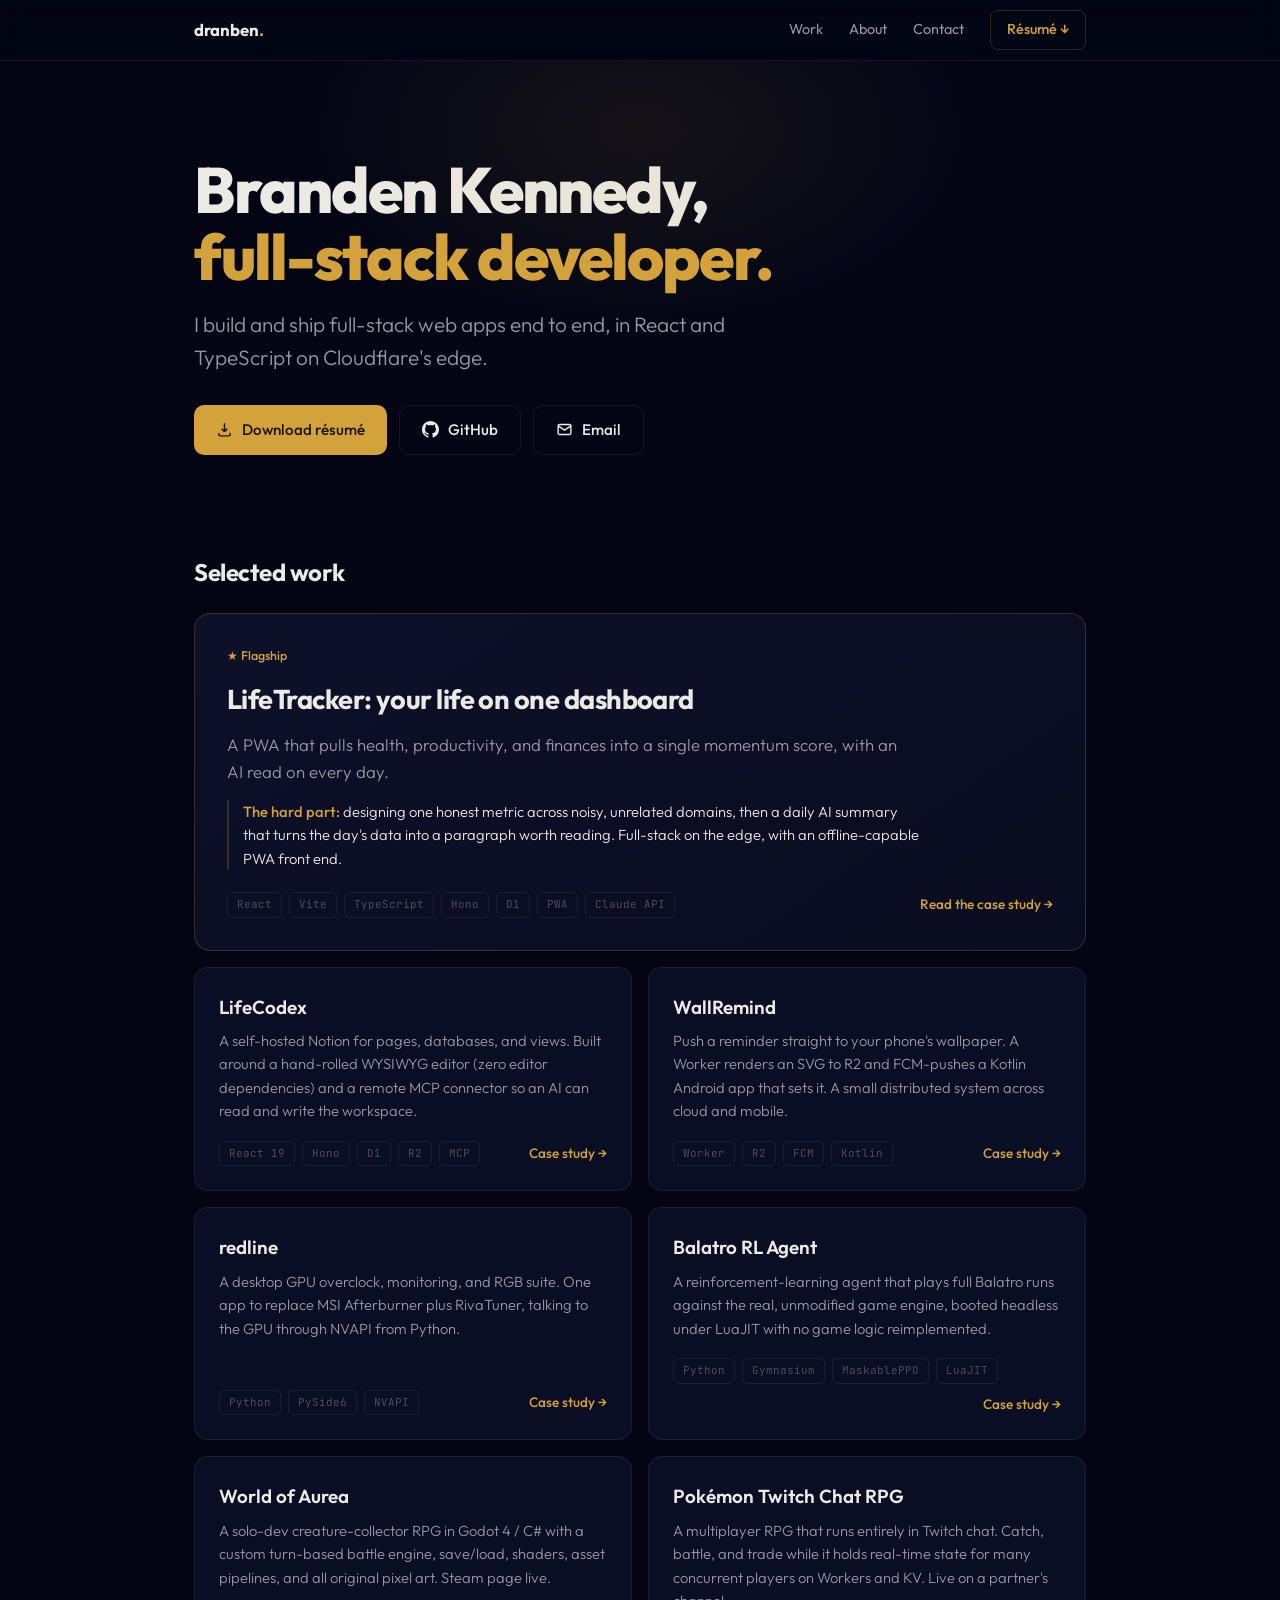
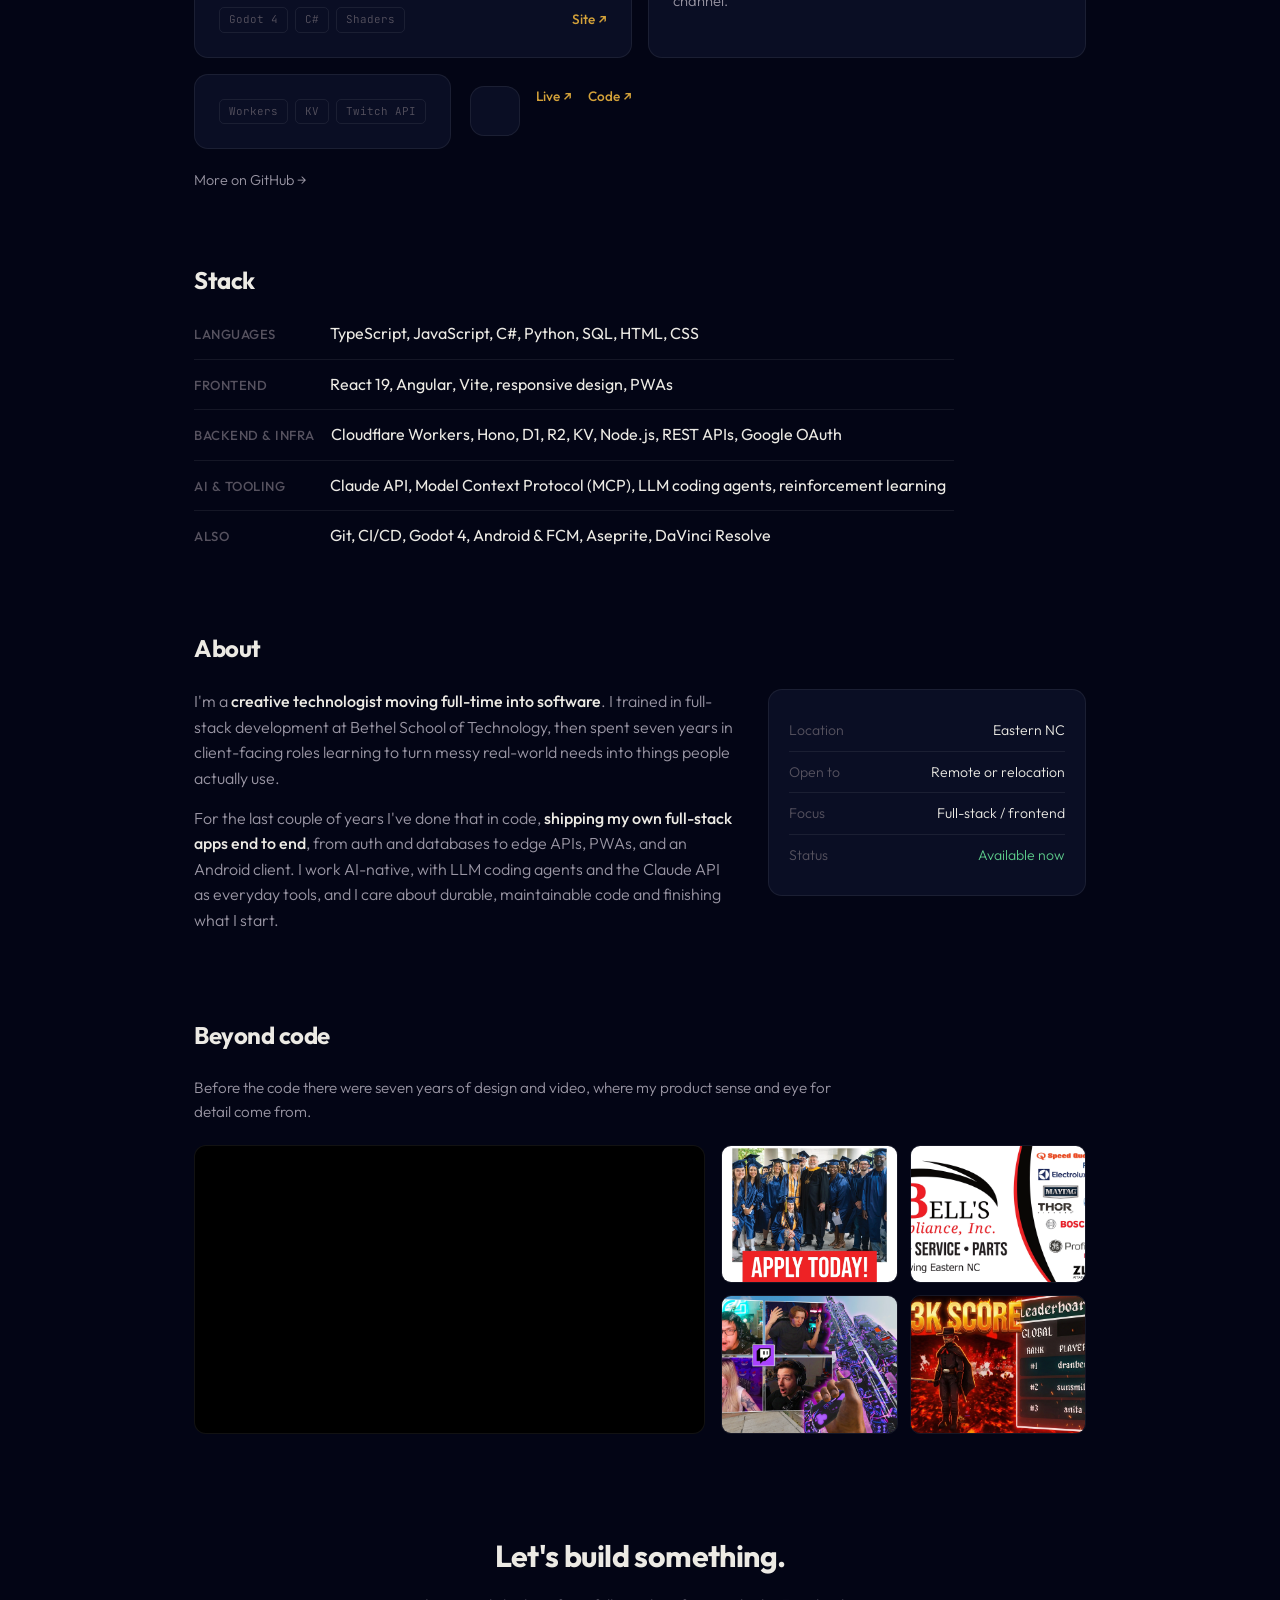
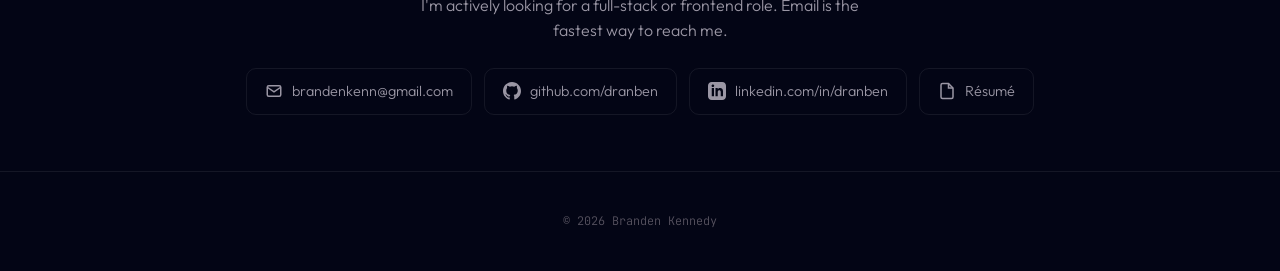
==== commit ba76d71c: "Add LinkedIn (linkedin.com/in/dranben) to contact row and resume Also fixes resume project-name sepa" ====
--- a/index.html
+++ b/index.html
@@ -5,6 +5,15 @@
 <meta name="viewport" content="width=device-width, initial-scale=1.0">
 <title>Branden Kennedy · Full-Stack Developer</title>
 <meta name="description" content="Branden Kennedy, full-stack developer. I build and ship full-stack web apps end to end in React and TypeScript on Cloudflare's edge.">
+<meta property="og:type" content="website">
+<meta property="og:url" content="https://dranben.com/">
+<meta property="og:title" content="Branden Kennedy, full-stack developer.">
+<meta property="og:description" content="Full-stack web apps shipped end to end in React, TypeScript, and Cloudflare Workers. Project case studies, GitHub, and résumé.">
+<meta property="og:image" content="https://dranben.com/og-image.png">
+<meta name="twitter:card" content="summary_large_image">
+<meta name="twitter:title" content="Branden Kennedy, full-stack developer.">
+<meta name="twitter:description" content="Full-stack web apps shipped end to end in React, TypeScript, and Cloudflare Workers.">
+<meta name="twitter:image" content="https://dranben.com/og-image.png">
 <link rel="preconnect" href="https://fonts.googleapis.com">
 <link href="https://fonts.googleapis.com/css2?family=Outfit:wght@300;400;500;600;700;800&family=JetBrains+Mono:wght@400;500&display=swap" rel="stylesheet">
 <link rel="stylesheet" href="style.css">
@@ -153,6 +162,7 @@
     <div class="social">
       <a class="js-email" data-fill="text"><svg viewBox="0 0 24 24" fill="none" stroke="currentColor" stroke-width="2"><rect x="3" y="5" width="18" height="14" rx="2"/><path d="M3 7l9 6 9-6"/></svg><span class="email-text">Email me</span></a>
       <a href="https://github.com/dranben" target="_blank"><svg viewBox="0 0 24 24" fill="currentColor"><path d="M12 0c-6.626 0-12 5.373-12 12 0 5.302 3.438 9.8 8.207 11.387.599.111.793-.261.793-.577v-2.234c-3.338.726-4.033-1.416-4.033-1.416-.546-1.387-1.333-1.756-1.333-1.756-1.089-.745.083-.729.083-.729 1.205.084 1.839 1.237 1.839 1.237 1.07 1.834 2.807 1.304 3.492.997.107-.775.418-1.305.762-1.604-2.665-.305-5.467-1.334-5.467-5.931 0-1.311.469-2.381 1.236-3.221-.124-.303-.535-1.524.117-3.176 0 0 1.008-.322 3.301 1.23a11.5 11.5 0 016.003 0c2.291-1.552 3.297-1.23 3.297-1.23.653 1.653.242 2.874.118 3.176.77.84 1.235 1.911 1.235 3.221 0 4.609-2.807 5.624-5.479 5.921.43.372.823 1.102.823 2.222v3.293c0 .319.192.694.801.576C20.566 21.797 24 17.3 24 12c0-6.627-5.373-12-12-12z"/></svg>github.com/dranben</a>
+      <a href="https://www.linkedin.com/in/dranben" target="_blank"><svg viewBox="0 0 24 24" fill="currentColor"><path d="M19 0h-14c-2.761 0-5 2.239-5 5v14c0 2.761 2.239 5 5 5h14c2.762 0 5-2.239 5-5v-14c0-2.761-2.238-5-5-5zm-11 19h-3v-11h3v11zm-1.5-12.268c-.966 0-1.75-.79-1.75-1.764s.784-1.764 1.75-1.764 1.75.79 1.75 1.764-.783 1.764-1.75 1.764zm13.5 12.268h-3v-5.604c0-3.368-4-3.113-4 0v5.604h-3v-11h3v1.765c1.396-2.586 7-2.777 7 2.476v6.759z"/></svg>linkedin.com/in/dranben</a>
       <a href="resume.pdf" target="_blank"><svg viewBox="0 0 24 24" fill="none" stroke="currentColor" stroke-width="2"><path d="M14 2H6a2 2 0 00-2 2v16a2 2 0 002 2h12a2 2 0 002-2V8z"/><path d="M14 2v6h6"/></svg>Résumé</a>
     </div>
   </div>
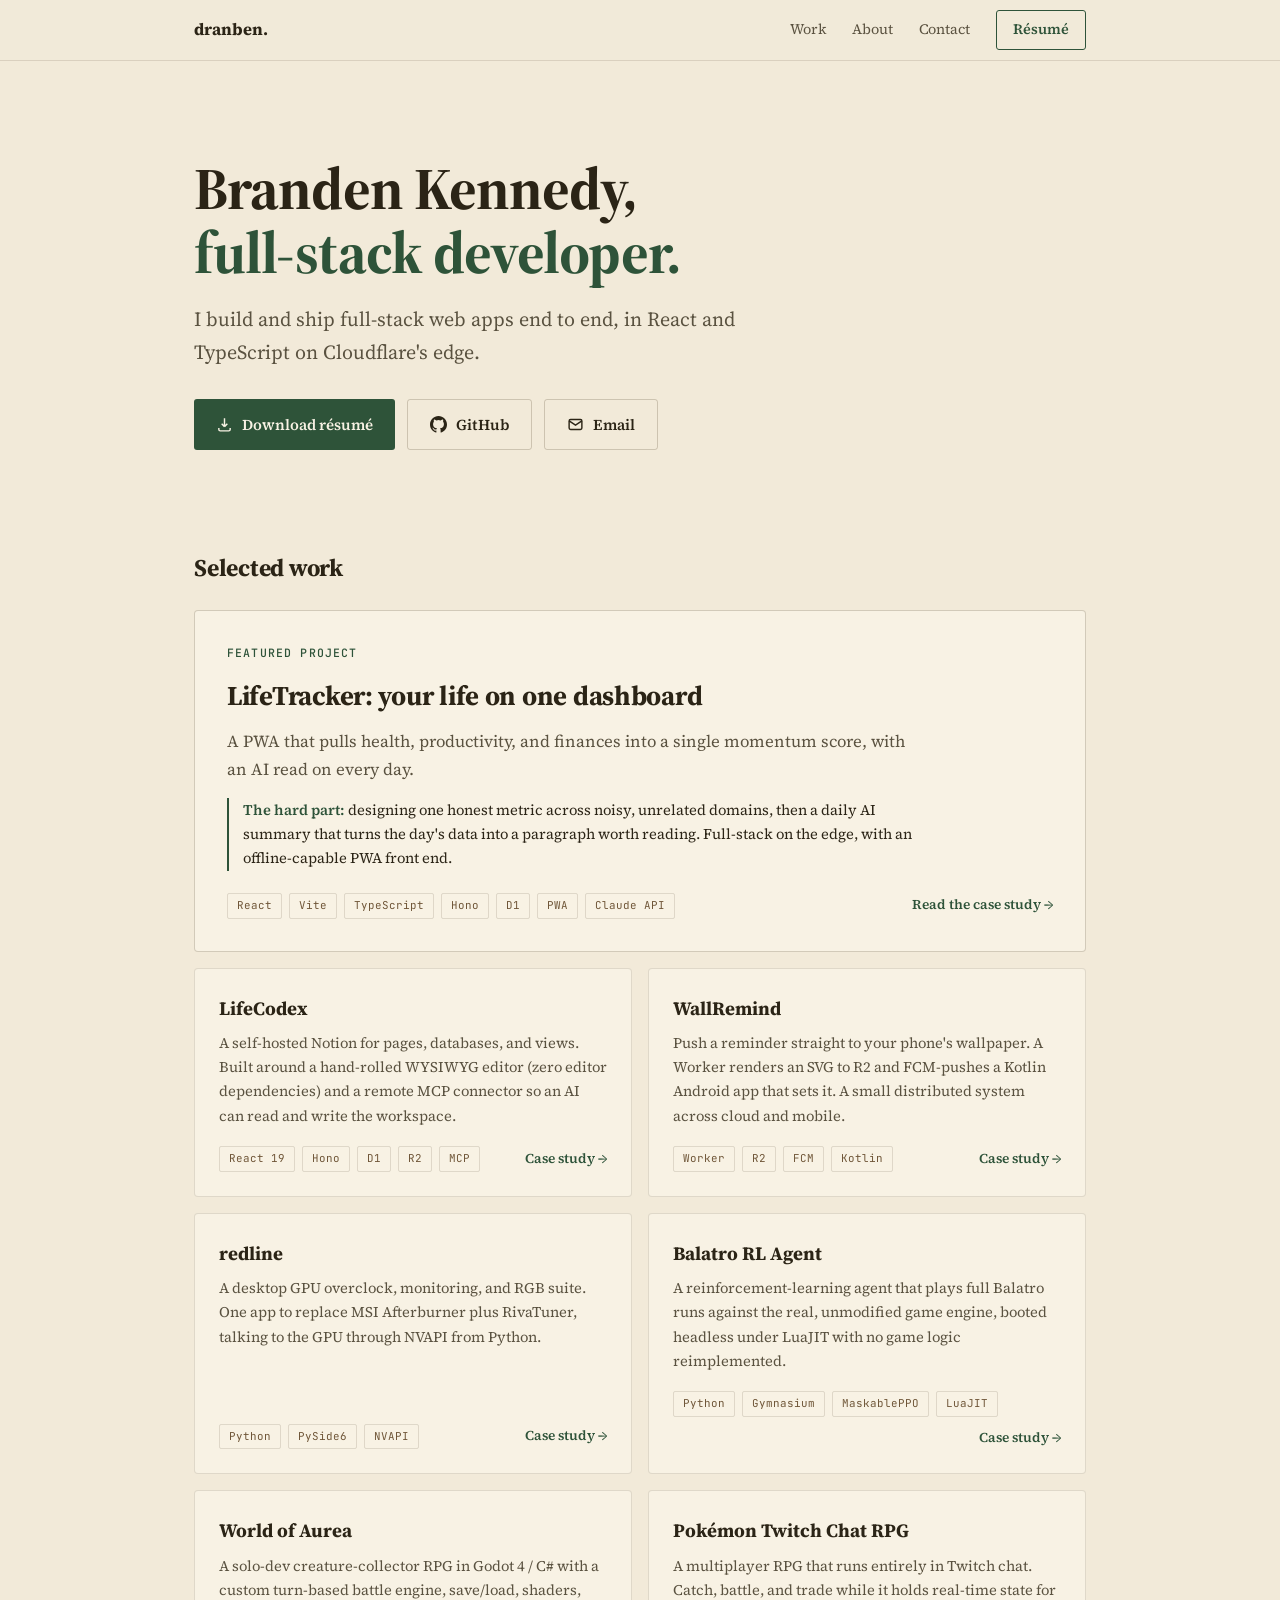
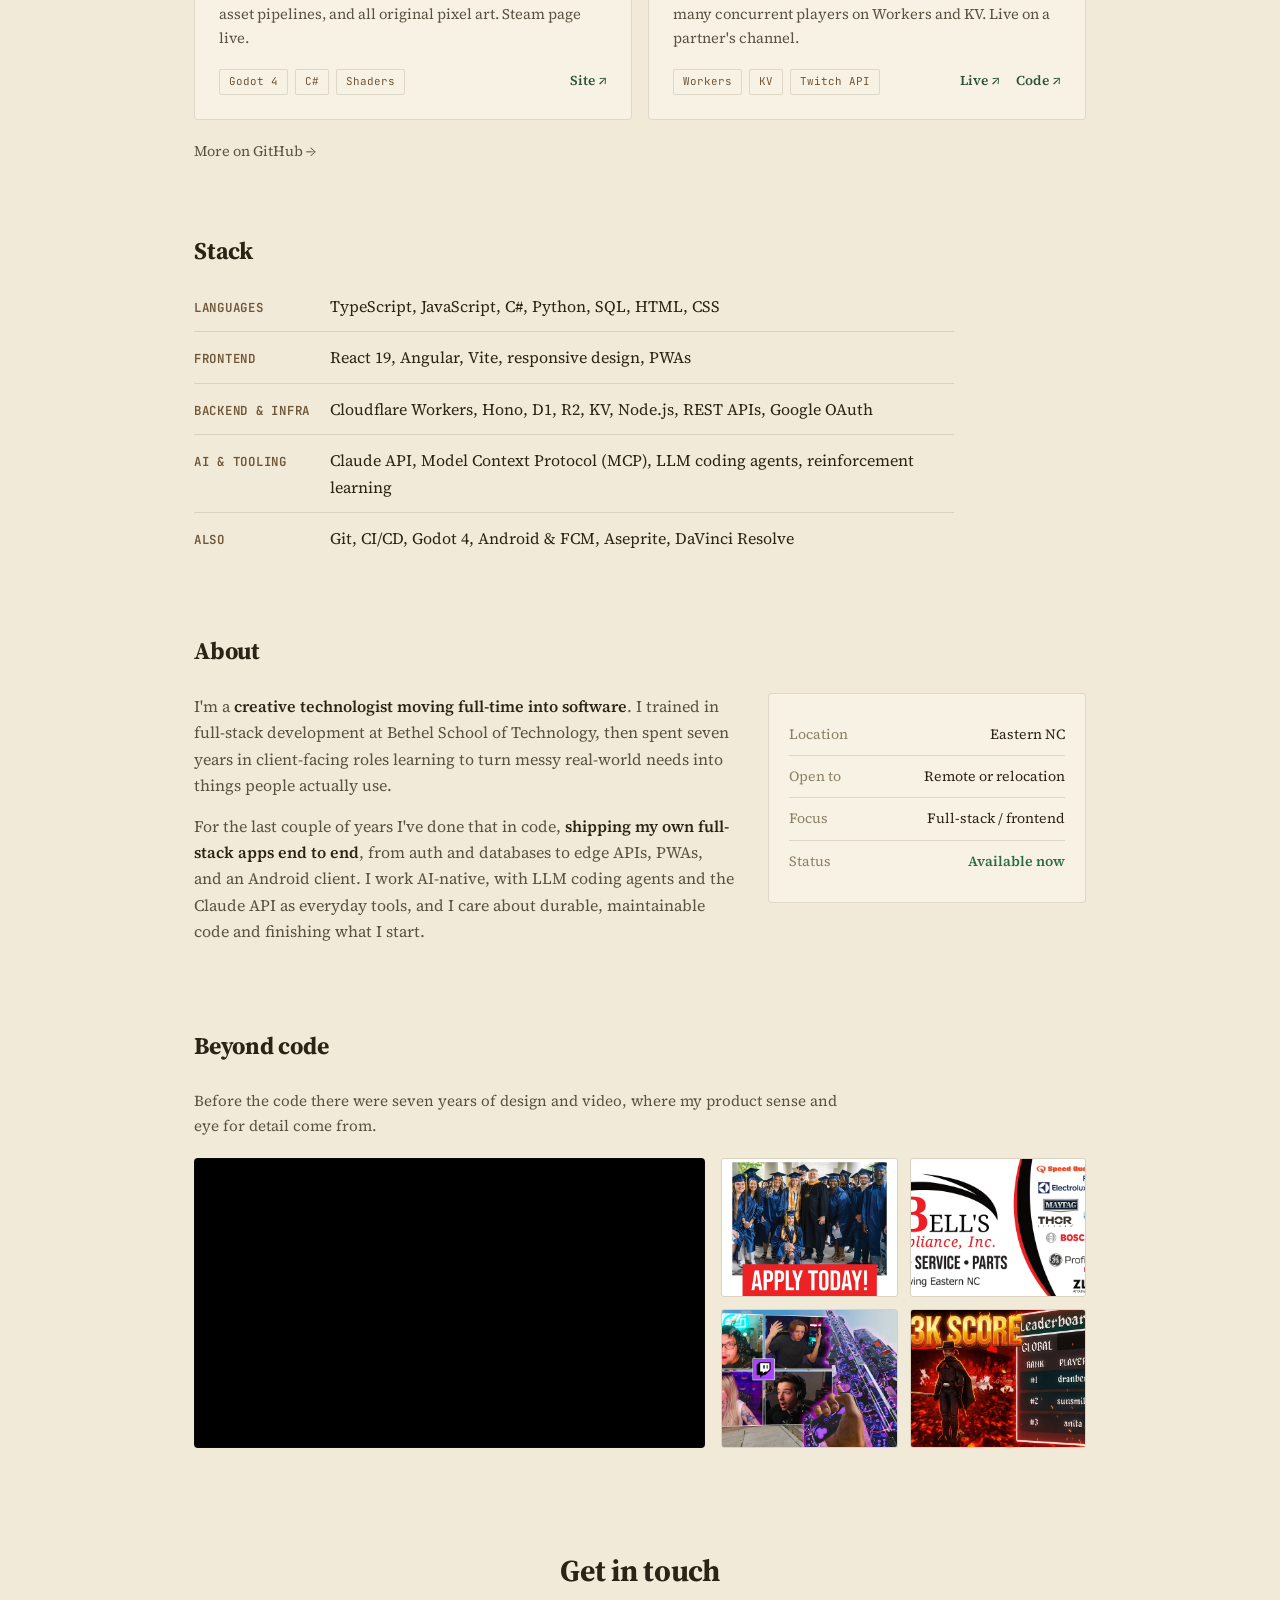
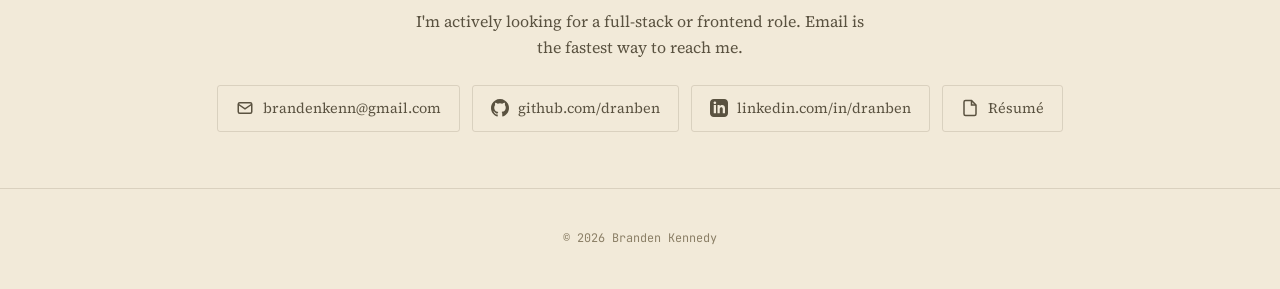
==== commit 66e598a6: "Redesign: warm paper theme with dark green and brown - Swap dark navy + gold palette for tan paper b" ====
--- a/index.html
+++ b/index.html
@@ -15,19 +15,19 @@
 <meta name="twitter:description" content="Full-stack web apps shipped end to end in React, TypeScript, and Cloudflare Workers.">
 <meta name="twitter:image" content="https://dranben.com/og-image.png">
 <link rel="preconnect" href="https://fonts.googleapis.com">
-<link href="https://fonts.googleapis.com/css2?family=Outfit:wght@300;400;500;600;700;800&family=JetBrains+Mono:wght@400;500&display=swap" rel="stylesheet">
+<link href="https://fonts.googleapis.com/css2?family=Source+Serif+4:ital,wght@0,400;0,500;0,600;0,700;1,400&family=JetBrains+Mono:wght@400;500&display=swap" rel="stylesheet">
 <link rel="stylesheet" href="style.css">
 </head>
 <body>
 
 <nav>
   <div class="wrap nav-inner">
-    <a href="#" class="nav-logo">dranben<span class="dot">.</span></a>
+    <a href="#" class="nav-logo">dranben.</a>
     <div class="nav-links">
       <a href="#work">Work</a>
       <a href="#about">About</a>
       <a href="#contact">Contact</a>
-      <a href="resume.pdf" target="_blank" class="nav-cta">Résumé ↓</a>
+      <a href="resume.pdf" target="_blank" class="nav-cta">Résumé</a>
     </div>
   </div>
 </nav>
@@ -49,7 +49,7 @@
     <h2 class="sec">Selected work</h2>
 
     <a href="lifetracker.html" class="featured">
-      <span class="flag">★ Flagship</span>
+      <span class="flag">Featured project</span>
       <h3>LifeTracker: your life on one dashboard</h3>
       <p class="what">A PWA that pulls health, productivity, and finances into a single momentum score, with an AI read on every day.</p>
       <p class="hard"><b>The hard part:</b> designing one honest metric across noisy, unrelated domains, then a daily AI summary that turns the day's data into a paragraph worth reading. Full-stack on the edge, with an offline-capable PWA front end.</p>
@@ -96,12 +96,12 @@
           <div class="links"><span class="plink">Site ↗</span></div></div>
       </a>
 
-      <a href="https://pokemon.dranben.com" target="_blank" class="card">
+      <div class="card">
         <h3>Pokémon Twitch Chat RPG</h3>
         <p class="what">A multiplayer RPG that runs entirely in Twitch chat. Catch, battle, and trade while it holds real-time state for many concurrent players on Workers and KV. Live on a partner's channel.</p>
         <div class="proj-foot"><div class="tags"><span>Workers</span><span>KV</span><span>Twitch API</span></div>
           <div class="links"><a class="plink" href="https://pokemon.dranben.com" target="_blank">Live ↗</a><a class="plink" href="https://github.com/dranben/PokemonTwitchChatRPG" target="_blank">Code ↗</a></div></div>
-      </a>
+      </div>
 
     </div>
     <a href="https://github.com/dranben?tab=repositories" target="_blank" class="more-link">More on GitHub →</a>
@@ -157,7 +157,7 @@
 
 <section id="contact" class="contact">
   <div class="wrap">
-    <h2>Let's build something.</h2>
+    <h2>Get in touch</h2>
     <p>I'm actively looking for a full-stack or frontend role. Email is the fastest way to reach me.</p>
     <div class="social">
       <a class="js-email" data-fill="text"><svg viewBox="0 0 24 24" fill="none" stroke="currentColor" stroke-width="2"><rect x="3" y="5" width="18" height="14" rx="2"/><path d="M3 7l9 6 9-6"/></svg><span class="email-text">Email me</span></a>
--- a/style.css
+++ b/style.css
@@ -1,140 +1,140 @@
 /* ========================================================
    dranben.com — portfolio (Branden Kennedy, full-stack dev)
-   Calm dark, gold accent. Shared by index + case studies.
+   Warm paper, dark green + brown. Shared by index + case studies.
    ======================================================== */
 
 :root{
-  --bg-deep:#030515;
-  --bg-card:#0a0e24;
-  --gold:#d4a23a;
-  --gold-dim:rgba(212,162,58,0.12);
-  --gold-line:rgba(212,162,58,0.22);
-  --text-primary:#eceae4;
-  --text-secondary:#9a96a4;
-  --text-muted:#56525f;
-  --border:rgba(255,255,255,0.07);
-  --good:#5cc98a;
+  --paper:#f2ead9;
+  --paper-raised:#f8f2e4;
+  --green:#2e5339;
+  --green-deep:#24422d;
+  --green-dim:rgba(46,83,57,0.08);
+  --brown:#6f5638;
+  --ink:#2b2416;
+  --ink-soft:#5a5240;
+  --ink-faint:#8b7f66;
+  --line:rgba(75,60,35,0.22);
+  --line-soft:rgba(75,60,35,0.14);
+  --good:#2e6b45;
 }
 *{margin:0;padding:0;box-sizing:border-box}
 html{scroll-behavior:smooth}
 body{
-  background:var(--bg-deep);color:var(--text-primary);
-  font-family:'Outfit',sans-serif;font-weight:300;line-height:1.6;
-  -webkit-font-smoothing:antialiased;
+  background:var(--paper);color:var(--ink);
+  font-family:'Source Serif 4',Georgia,serif;font-weight:400;line-height:1.65;
 }
 a{color:inherit}
 .wrap{max-width:940px;margin:0 auto;padding:0 24px}
 
 /* nav */
-nav{position:sticky;top:0;z-index:50;background:rgba(3,5,21,.8);backdrop-filter:blur(12px);border-bottom:1px solid var(--border)}
+nav{position:sticky;top:0;z-index:50;background:rgba(242,234,217,.93);border-bottom:1px solid var(--line-soft)}
 .nav-inner{display:flex;align-items:center;justify-content:space-between;height:60px}
 .nav-logo{font-weight:700;font-size:1.05rem;text-decoration:none}
-.nav-logo .dot{color:var(--gold)}
 .nav-links{display:flex;align-items:center;gap:26px}
-.nav-links a{text-decoration:none;color:var(--text-secondary);font-size:.9rem;font-weight:400;transition:color .2s}
-.nav-links a:hover{color:var(--text-primary)}
-.nav-cta{border:1px solid var(--gold-line);color:var(--gold)!important;padding:7px 16px;border-radius:8px;font-weight:500!important}
-.nav-cta:hover{background:var(--gold-dim)}
+.nav-links a{text-decoration:none;color:var(--ink-soft);font-size:.9rem;transition:color .2s}
+.nav-links a:hover{color:var(--ink)}
+.nav-cta{border:1px solid var(--green);color:var(--green)!important;padding:7px 16px;border-radius:3px;font-weight:600!important}
+.nav-cta:hover{background:var(--green-dim)}
 @media(max-width:640px){.nav-links a:not(.nav-cta){display:none}}
 
 /* hero */
-.hero{position:relative;padding:96px 0 64px;overflow:hidden}
-.hero::before{content:'';position:absolute;top:-140px;left:50%;transform:translateX(-50%);width:720px;height:420px;background:radial-gradient(ellipse at center,rgba(212,162,58,.09),transparent 70%);pointer-events:none}
-.hero h1{font-size:clamp(2.6rem,6vw,4rem);font-weight:800;letter-spacing:-.03em;line-height:1.04;margin-bottom:18px}
-.hero h1 .accent{color:var(--gold)}
-.hero .lead{font-size:clamp(1.05rem,2.2vw,1.3rem);font-weight:300;color:var(--text-secondary);max-width:620px;margin-bottom:30px}
+.hero{padding:96px 0 64px}
+.hero h1{font-size:clamp(2.5rem,6vw,3.7rem);font-weight:700;letter-spacing:-.015em;line-height:1.08;margin-bottom:18px}
+.hero h1 .accent{color:var(--green)}
+.hero .lead{font-size:clamp(1.05rem,2.2vw,1.25rem);color:var(--ink-soft);max-width:620px;margin-bottom:30px}
 .cta-row{display:flex;flex-wrap:wrap;gap:12px}
-.btn{display:inline-flex;align-items:center;gap:9px;text-decoration:none;font-weight:500;font-size:.95rem;padding:12px 22px;border-radius:10px;transition:transform .2s,background .2s,border-color .2s;cursor:pointer}
+.btn{display:inline-flex;align-items:center;gap:9px;text-decoration:none;font-weight:600;font-size:.95rem;padding:12px 22px;border-radius:3px;transition:background .2s,border-color .2s;cursor:pointer}
 .btn svg{width:17px;height:17px}
-.btn-primary{background:var(--gold);color:#1a1303}
-.btn-primary:hover{transform:translateY(-2px)}
-.btn-ghost{border:1px solid var(--border);color:var(--text-primary)}
-.btn-ghost:hover{border-color:var(--gold-line);background:var(--bg-card)}
+.btn-primary{background:var(--green);color:var(--paper-raised)}
+.btn-primary:hover{background:var(--green-deep)}
+.btn-ghost{border:1px solid var(--line);color:var(--ink)}
+.btn-ghost:hover{border-color:var(--green);background:var(--green-dim)}
 
 /* sections */
 section{padding:34px 0}
-h2.sec{font-size:1.5rem;font-weight:700;letter-spacing:-.02em;margin-bottom:22px}
+h2.sec{font-size:1.5rem;font-weight:700;letter-spacing:-.01em;margin-bottom:22px}
 
 /* stack */
 .stack-list{display:flex;flex-direction:column;gap:12px;max-width:760px}
-.stack-row{display:flex;gap:16px;align-items:baseline;padding-bottom:12px;border-bottom:1px solid var(--border)}
+.stack-row{display:flex;gap:16px;align-items:baseline;padding-bottom:12px;border-bottom:1px solid var(--line-soft)}
 .stack-row:last-child{border-bottom:none}
-.stack-cat{min-width:120px;color:var(--text-muted);font-size:.82rem;font-weight:500;text-transform:uppercase;letter-spacing:.04em}
-.stack-val{color:var(--text-primary);font-size:1rem;font-weight:400}
+.stack-cat{min-width:120px;color:var(--brown);font-size:.78rem;font-weight:600;text-transform:uppercase;letter-spacing:.06em;font-family:'JetBrains Mono',monospace}
+.stack-val{color:var(--ink);font-size:1rem}
 
 /* flagship */
-.featured{display:block;text-decoration:none;color:inherit;border:1px solid var(--gold-line);border-radius:16px;background:linear-gradient(145deg,#0c1029,#0a0c1f);padding:32px;margin-bottom:16px;transition:transform .25s,box-shadow .25s}
-.featured:hover{transform:translateY(-3px);box-shadow:0 18px 48px rgba(0,0,0,.45)}
-.featured .flag{font-size:.78rem;color:var(--gold);font-weight:500;margin-bottom:12px;display:block}
-.featured h3{font-size:1.7rem;font-weight:700;letter-spacing:-.02em;margin-bottom:10px}
-.featured .what{font-size:1.05rem;color:var(--text-secondary);max-width:680px;margin-bottom:14px}
-.hard{font-size:.92rem;color:var(--text-primary);max-width:700px;border-left:2px solid var(--gold-line);padding-left:14px;margin-bottom:22px}
-.hard b{color:var(--gold);font-weight:500}
+.featured{display:block;text-decoration:none;color:inherit;border:1px solid var(--line);border-radius:4px;background:var(--paper-raised);padding:32px;margin-bottom:16px;transition:border-color .2s}
+.featured:hover{border-color:var(--green)}
+.featured .flag{font-family:'JetBrains Mono',monospace;font-size:.72rem;letter-spacing:.1em;text-transform:uppercase;color:var(--green);font-weight:500;margin-bottom:12px;display:block}
+.featured h3{font-size:1.7rem;font-weight:700;letter-spacing:-.01em;margin-bottom:10px}
+.featured .what{font-size:1.05rem;color:var(--ink-soft);max-width:680px;margin-bottom:14px}
+.hard{font-size:.92rem;color:var(--ink);max-width:700px;border-left:2px solid var(--green);padding-left:14px;margin-bottom:22px}
+.hard b{color:var(--green);font-weight:600}
 .proj-foot{display:flex;flex-wrap:wrap;align-items:center;gap:10px 16px}
 .tags{display:flex;flex-wrap:wrap;gap:7px}
-.tags span{font-family:'JetBrains Mono',monospace;font-size:.68rem;color:var(--text-muted);border:1px solid var(--border);padding:3px 9px;border-radius:5px}
+.tags span{font-family:'JetBrains Mono',monospace;font-size:.68rem;color:var(--brown);border:1px solid var(--line-soft);padding:3px 9px;border-radius:2px}
 .links{display:flex;gap:16px;margin-left:auto}
-.plink{font-size:.85rem;font-weight:500;color:var(--gold);text-decoration:none;white-space:nowrap}
-.plink.muted{color:var(--text-secondary)}
+.plink{font-size:.85rem;font-weight:600;color:var(--green);text-decoration:none;white-space:nowrap}
+.plink:hover{text-decoration:underline;text-underline-offset:3px}
+.plink.muted{color:var(--ink-soft)}
 
 /* project grid */
 .proj-grid{display:grid;grid-template-columns:repeat(2,1fr);gap:16px}
 @media(max-width:720px){.proj-grid{grid-template-columns:1fr}}
-.card{display:flex;flex-direction:column;text-decoration:none;color:inherit;background:var(--bg-card);border:1px solid var(--border);border-radius:14px;padding:24px;transition:transform .22s,border-color .22s,box-shadow .22s}
-.card:hover{transform:translateY(-3px);border-color:var(--gold-line);box-shadow:0 12px 34px rgba(0,0,0,.4)}
-.card h3{font-size:1.18rem;font-weight:600;margin-bottom:7px}
-.card .what{font-size:.92rem;color:var(--text-secondary);margin-bottom:18px;flex:1 1 auto}
+.card{display:flex;flex-direction:column;text-decoration:none;color:inherit;background:var(--paper-raised);border:1px solid var(--line-soft);border-radius:4px;padding:24px;transition:border-color .2s}
+.card:hover{border-color:var(--green)}
+.card h3{font-size:1.18rem;font-weight:700;margin-bottom:7px}
+.card .what{font-size:.92rem;color:var(--ink-soft);margin-bottom:18px;flex:1 1 auto}
 .card .proj-foot{margin-top:auto}
-.more-link{display:inline-block;margin-top:20px;font-size:.9rem;color:var(--text-secondary);text-decoration:none}
-.more-link:hover{color:var(--gold)}
+.more-link{display:inline-block;margin-top:20px;font-size:.9rem;color:var(--ink-soft);text-decoration:none}
+.more-link:hover{color:var(--green);text-decoration:underline;text-underline-offset:3px}
 
 /* about */
 .about-grid{display:grid;grid-template-columns:1.7fr 1fr;gap:34px;align-items:start}
 @media(max-width:720px){.about-grid{grid-template-columns:1fr}}
-.about p{color:var(--text-secondary);margin-bottom:14px;font-size:1rem}
-.about p b{color:var(--text-primary);font-weight:500}
-.facts{border:1px solid var(--border);border-radius:14px;padding:20px;background:var(--bg-card)}
-.fact{display:flex;justify-content:space-between;gap:12px;padding:9px 0;border-bottom:1px solid var(--border);font-size:.88rem}
+.about p{color:var(--ink-soft);margin-bottom:14px;font-size:1rem}
+.about p b{color:var(--ink);font-weight:600}
+.facts{border:1px solid var(--line-soft);border-radius:4px;padding:20px;background:var(--paper-raised)}
+.fact{display:flex;justify-content:space-between;gap:12px;padding:9px 0;border-bottom:1px solid var(--line-soft);font-size:.88rem}
 .fact:last-child{border-bottom:none}
-.fact .k{color:var(--text-muted)}
-.fact .v{color:var(--text-primary);text-align:right}
-.fact .v.on{color:var(--good)}
+.fact .k{color:var(--ink-faint)}
+.fact .v{color:var(--ink);text-align:right}
+.fact .v.on{color:var(--good);font-weight:600}
 
 /* beyond code */
-.beyond p.intro{color:var(--text-secondary);font-size:.95rem;margin-bottom:20px;max-width:660px}
+.beyond p.intro{color:var(--ink-soft);font-size:.95rem;margin-bottom:20px;max-width:660px}
 .beyond-grid{display:grid;grid-template-columns:1.4fr 1fr;gap:16px}
 @media(max-width:720px){.beyond-grid{grid-template-columns:1fr}}
-.reel{border-radius:12px;overflow:hidden;border:1px solid var(--border);background:#000;position:relative;padding-bottom:56.25%;height:0}
+.reel{border-radius:4px;overflow:hidden;border:1px solid var(--line-soft);background:#000;position:relative;padding-bottom:56.25%;height:0}
 .reel iframe{position:absolute;inset:0;width:100%;height:100%}
 .shots{display:grid;grid-template-columns:1fr 1fr;gap:12px}
-.shots img{width:100%;height:100%;object-fit:cover;border-radius:10px;border:1px solid var(--border);aspect-ratio:16/10}
+.shots img{width:100%;height:100%;object-fit:cover;border-radius:3px;border:1px solid var(--line-soft);aspect-ratio:16/10}
 
 /* contact */
 .contact{text-align:center;padding:64px 0 28px}
-.contact h2{font-size:1.9rem;font-weight:700;letter-spacing:-.02em;margin-bottom:12px}
-.contact p{color:var(--text-secondary);margin-bottom:24px;max-width:460px;margin-inline:auto}
+.contact h2{font-size:1.9rem;font-weight:700;letter-spacing:-.01em;margin-bottom:12px}
+.contact p{color:var(--ink-soft);margin-bottom:24px;max-width:460px;margin-inline:auto}
 .social{display:flex;justify-content:center;flex-wrap:wrap;gap:12px}
-.social a{display:inline-flex;align-items:center;gap:9px;text-decoration:none;color:var(--text-secondary);border:1px solid var(--border);border-radius:10px;padding:11px 18px;font-size:.9rem;transition:all .2s;cursor:pointer}
-.social a:hover{color:var(--text-primary);border-color:var(--gold-line);background:var(--bg-card)}
+.social a{display:inline-flex;align-items:center;gap:9px;text-decoration:none;color:var(--ink-soft);border:1px solid var(--line-soft);border-radius:3px;padding:11px 18px;font-size:.9rem;transition:all .2s;cursor:pointer}
+.social a:hover{color:var(--ink);border-color:var(--green);background:var(--green-dim)}
 .social svg{width:18px;height:18px}
-footer{text-align:center;padding:40px 0;color:var(--text-muted);font-family:'JetBrains Mono',monospace;font-size:.74rem;border-top:1px solid var(--border);margin-top:28px}
+footer{text-align:center;padding:40px 0;color:var(--ink-faint);font-family:'JetBrains Mono',monospace;font-size:.74rem;border-top:1px solid var(--line-soft);margin-top:28px}
 
 /* ---- case-study pages ---- */
-.cs-back{display:inline-flex;align-items:center;gap:7px;color:var(--text-secondary);text-decoration:none;font-size:.9rem;margin-bottom:28px;transition:color .2s}
-.cs-back:hover{color:var(--gold)}
-.cs-head{padding:48px 0 24px;border-bottom:1px solid var(--border)}
-.cs-kicker{font-family:'JetBrains Mono',monospace;font-size:.74rem;letter-spacing:.14em;text-transform:uppercase;color:var(--gold);margin-bottom:14px}
-.cs-head h1{font-size:clamp(2rem,5vw,2.8rem);font-weight:800;letter-spacing:-.02em;margin-bottom:14px}
-.cs-head .sub{font-size:1.15rem;color:var(--text-secondary);max-width:680px;margin-bottom:20px}
+.cs-back{display:inline-flex;align-items:center;gap:7px;color:var(--ink-soft);text-decoration:none;font-size:.9rem;margin-bottom:28px;transition:color .2s}
+.cs-back:hover{color:var(--green)}
+.cs-head{padding:48px 0 24px;border-bottom:1px solid var(--line-soft)}
+.cs-kicker{font-family:'JetBrains Mono',monospace;font-size:.74rem;letter-spacing:.14em;text-transform:uppercase;color:var(--green);margin-bottom:14px}
+.cs-head h1{font-size:clamp(2rem,5vw,2.8rem);font-weight:700;letter-spacing:-.01em;margin-bottom:14px}
+.cs-head .sub{font-size:1.15rem;color:var(--ink-soft);max-width:680px;margin-bottom:20px}
 .cs-head .proj-foot{margin-top:4px}
 .cs-body{padding:40px 0 20px;max-width:740px}
-.cs-body h2{font-size:1.05rem;font-weight:600;color:var(--gold);margin:34px 0 12px;letter-spacing:.01em}
+.cs-body h2{font-size:1.15rem;font-weight:700;color:var(--ink);margin:34px 0 12px}
 .cs-body h2:first-child{margin-top:0}
-.cs-body p{color:var(--text-secondary);margin-bottom:14px}
-.cs-body p b{color:var(--text-primary);font-weight:500}
+.cs-body p{color:var(--ink-soft);margin-bottom:14px}
+.cs-body p b{color:var(--ink);font-weight:600}
 .cs-body ul{list-style:none;margin:0 0 14px}
-.cs-body li{color:var(--text-secondary);padding-left:20px;position:relative;margin-bottom:9px}
-.cs-body li::before{content:'';position:absolute;left:2px;top:11px;width:6px;height:6px;border-radius:50%;background:var(--gold-line)}
-.cs-body li b{color:var(--text-primary);font-weight:500}
-.cs-diagram{font-family:'JetBrains Mono',monospace;font-size:.74rem;line-height:1.5;color:var(--text-secondary);background:var(--bg-card);border:1px solid var(--border);border-radius:12px;padding:20px;overflow-x:auto;white-space:pre;margin:6px 0 18px}
-.cs-note{font-size:.85rem;color:var(--text-muted);font-style:italic;border-top:1px solid var(--border);padding-top:18px;margin-top:30px}
+.cs-body li{color:var(--ink-soft);padding-left:20px;position:relative;margin-bottom:9px}
+.cs-body li::before{content:'';position:absolute;left:2px;top:12px;width:5px;height:5px;border-radius:50%;background:var(--brown)}
+.cs-body li b{color:var(--ink);font-weight:600}
+.cs-diagram{font-family:'JetBrains Mono',monospace;font-size:.74rem;line-height:1.5;color:var(--ink-soft);background:var(--paper-raised);border:1px solid var(--line-soft);border-radius:3px;padding:20px;overflow-x:auto;white-space:pre;margin:6px 0 18px}
+.cs-note{font-size:.85rem;color:var(--ink-faint);font-style:italic;border-top:1px solid var(--line-soft);padding-top:18px;margin-top:30px}
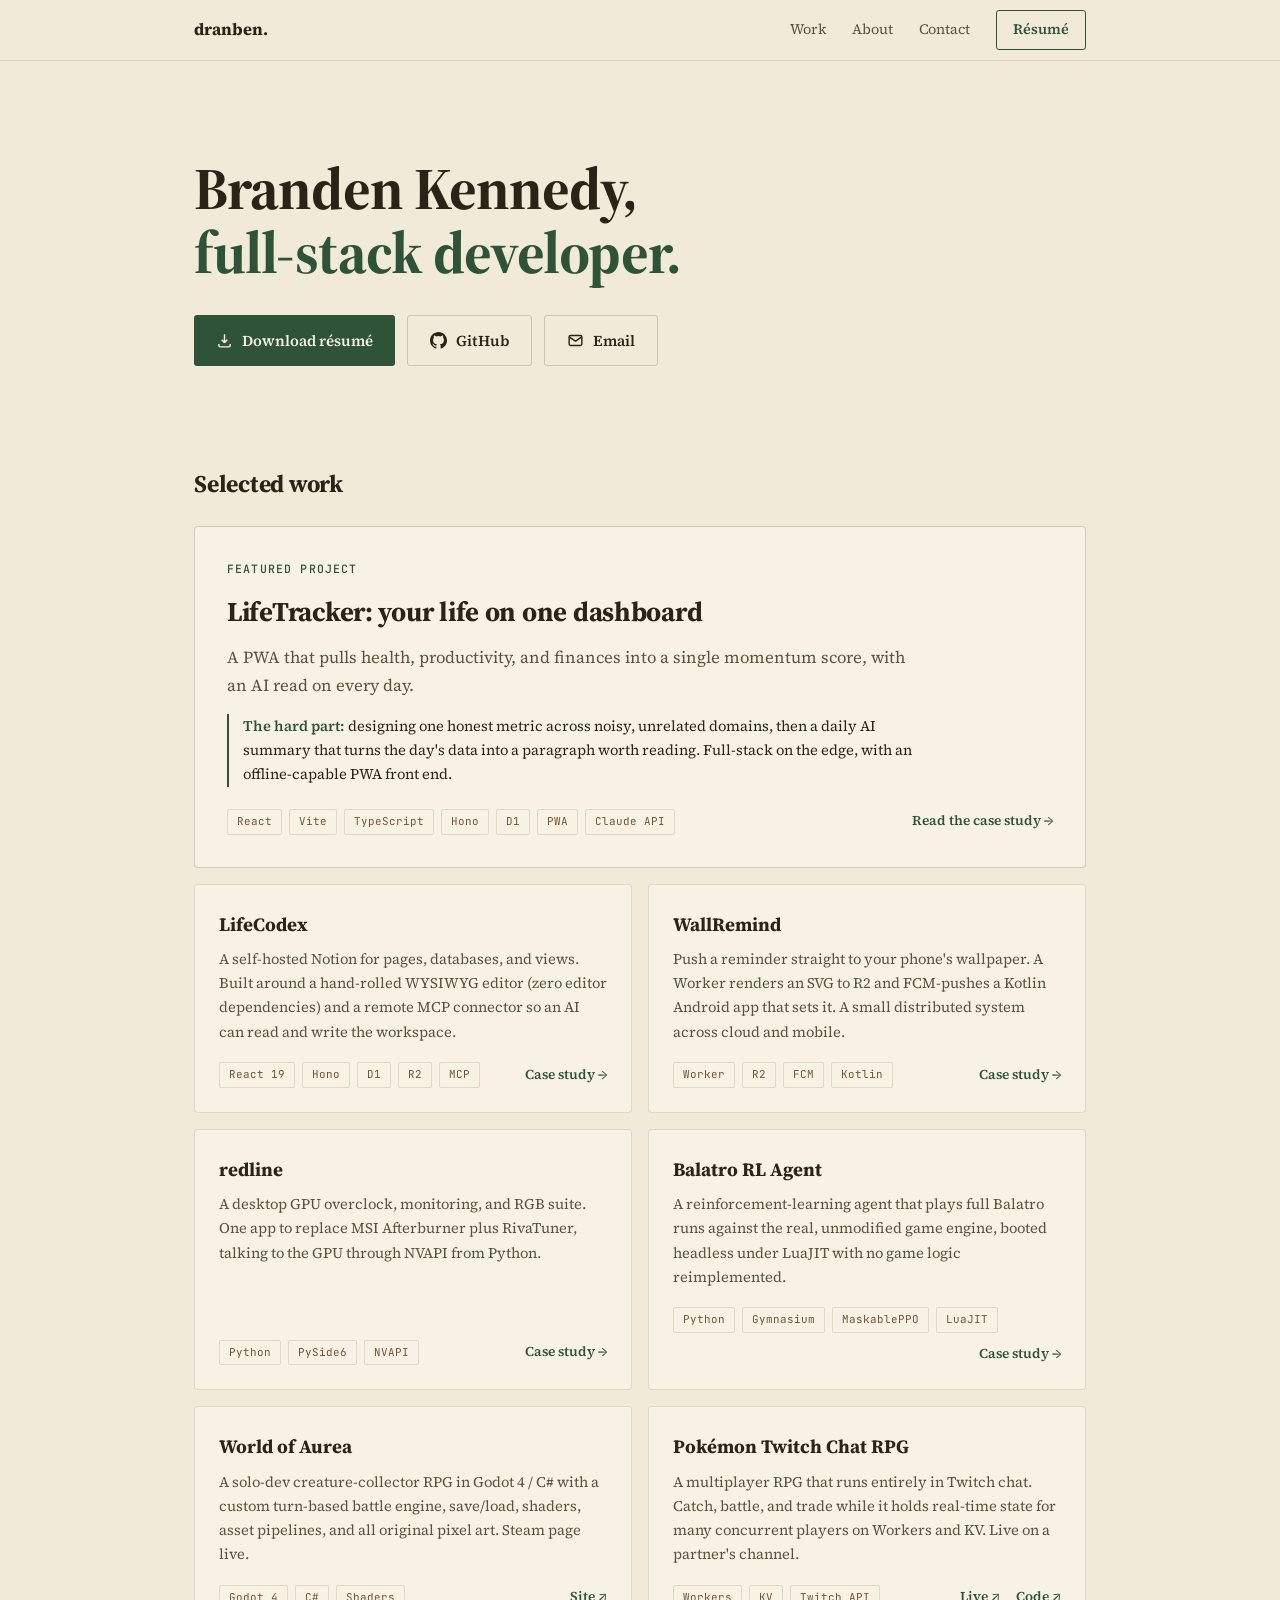
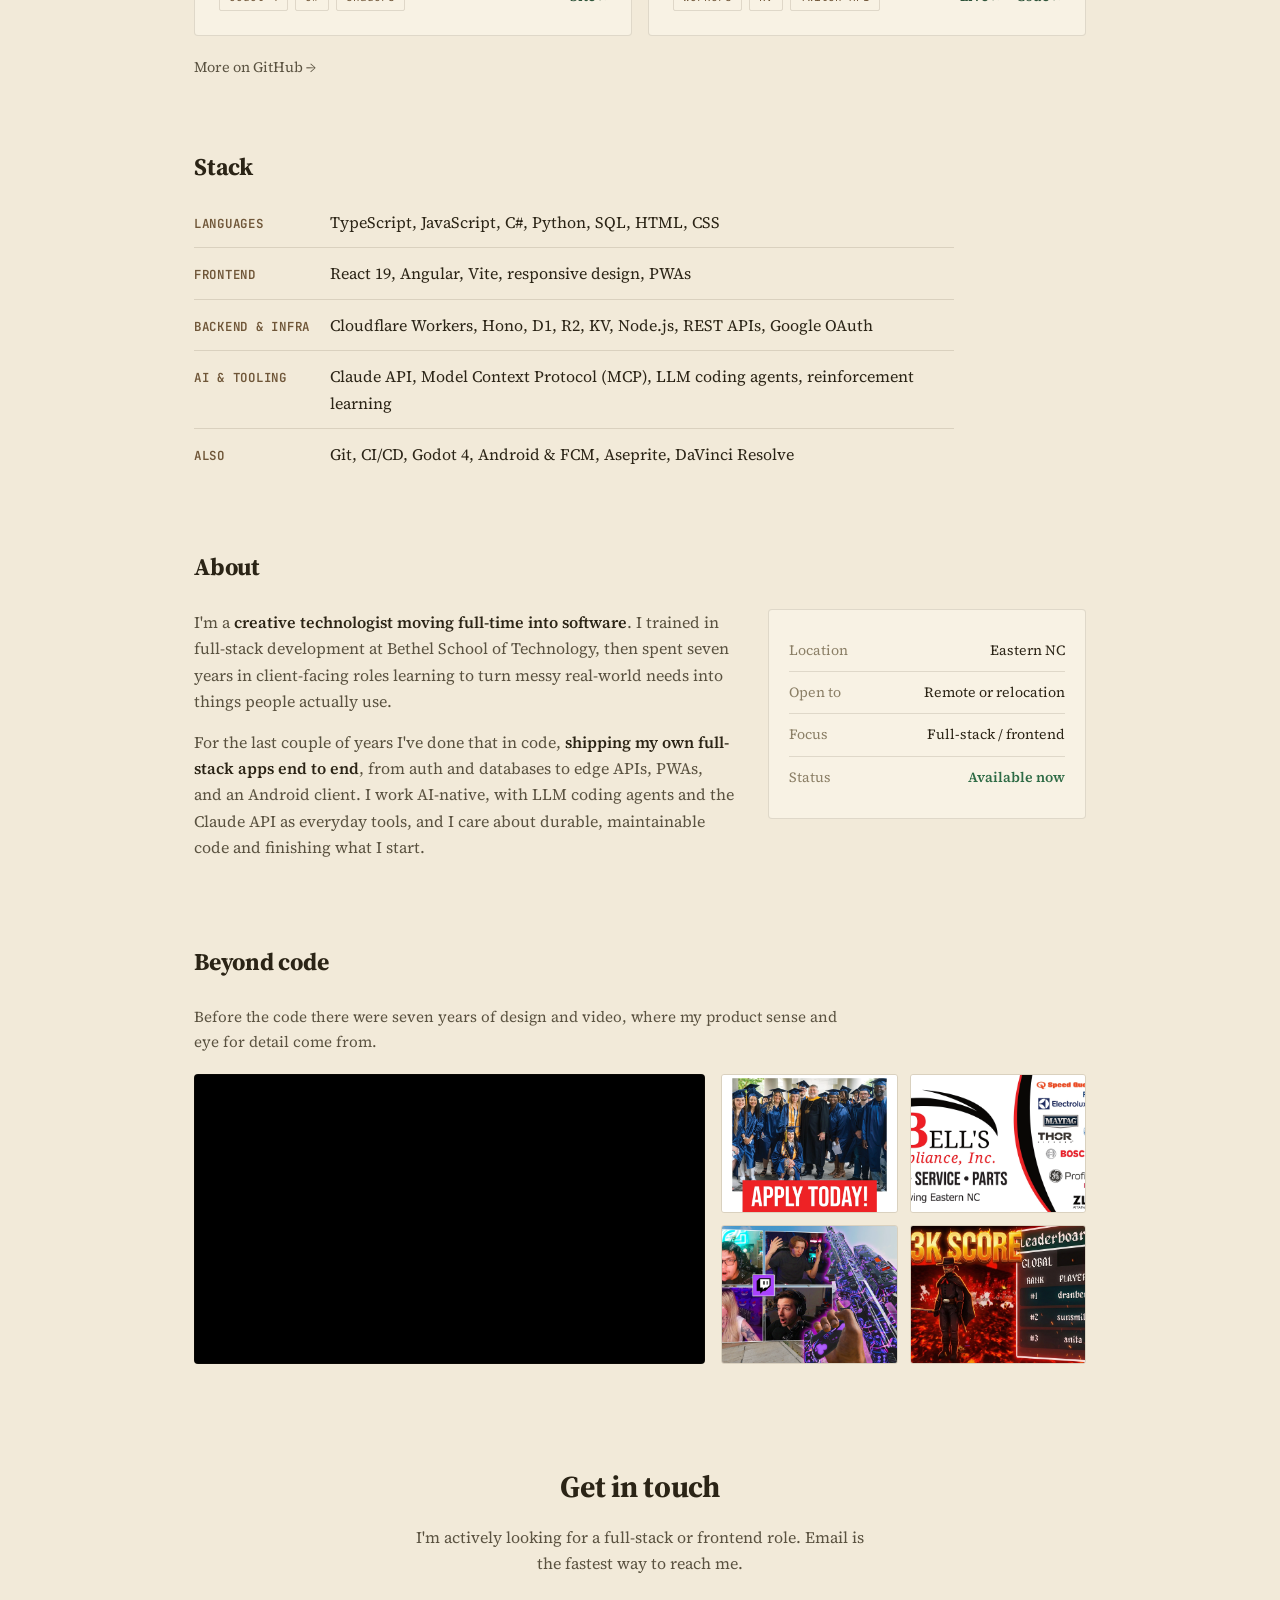
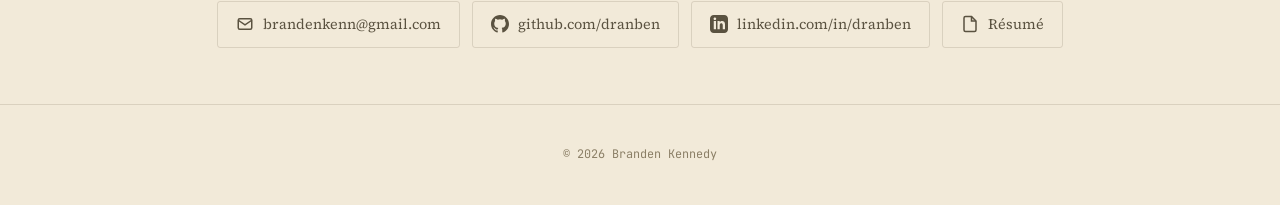
==== commit 43e16d92: "Remove hero lead line; the work section speaks for itself Co-Authored-By: Claude Fable 5 <noreply@an" ====
--- a/index.html
+++ b/index.html
@@ -35,7 +35,6 @@
 <header class="hero">
   <div class="wrap">
     <h1>Branden Kennedy,<br><span class="accent">full-stack developer.</span></h1>
-    <p class="lead">I build and ship full-stack web apps end to end, in React and TypeScript on Cloudflare's edge.</p>
     <div class="cta-row">
       <a href="resume.pdf" target="_blank" class="btn btn-primary"><svg viewBox="0 0 24 24" fill="none" stroke="currentColor" stroke-width="2"><path d="M12 3v12m0 0l-4-4m4 4l4-4M4 17v2a2 2 0 002 2h12a2 2 0 002-2v-2"/></svg>Download résumé</a>
       <a href="https://github.com/dranben" target="_blank" class="btn btn-ghost"><svg viewBox="0 0 24 24" fill="currentColor"><path d="M12 0c-6.626 0-12 5.373-12 12 0 5.302 3.438 9.8 8.207 11.387.599.111.793-.261.793-.577v-2.234c-3.338.726-4.033-1.416-4.033-1.416-.546-1.387-1.333-1.756-1.333-1.756-1.089-.745.083-.729.083-.729 1.205.084 1.839 1.237 1.839 1.237 1.07 1.834 2.807 1.304 3.492.997.107-.775.418-1.305.762-1.604-2.665-.305-5.467-1.334-5.467-5.931 0-1.311.469-2.381 1.236-3.221-.124-.303-.535-1.524.117-3.176 0 0 1.008-.322 3.301 1.23a11.5 11.5 0 016.003 0c2.291-1.552 3.297-1.23 3.297-1.23.653 1.653.242 2.874.118 3.176.77.84 1.235 1.911 1.235 3.221 0 4.609-2.807 5.624-5.479 5.921.43.372.823 1.102.823 2.222v3.293c0 .319.192.694.801.576C20.566 21.797 24 17.3 24 12c0-6.627-5.373-12-12-12z"/></svg>GitHub</a>
--- a/style.css
+++ b/style.css
@@ -39,9 +39,8 @@
 
 /* hero */
 .hero{padding:96px 0 64px}
-.hero h1{font-size:clamp(2.5rem,6vw,3.7rem);font-weight:700;letter-spacing:-.015em;line-height:1.08;margin-bottom:18px}
+.hero h1{font-size:clamp(2.5rem,6vw,3.7rem);font-weight:700;letter-spacing:-.015em;line-height:1.08;margin-bottom:30px}
 .hero h1 .accent{color:var(--green)}
-.hero .lead{font-size:clamp(1.05rem,2.2vw,1.25rem);color:var(--ink-soft);max-width:620px;margin-bottom:30px}
 .cta-row{display:flex;flex-wrap:wrap;gap:12px}
 .btn{display:inline-flex;align-items:center;gap:9px;text-decoration:none;font-weight:600;font-size:.95rem;padding:12px 22px;border-radius:3px;transition:background .2s,border-color .2s;cursor:pointer}
 .btn svg{width:17px;height:17px}
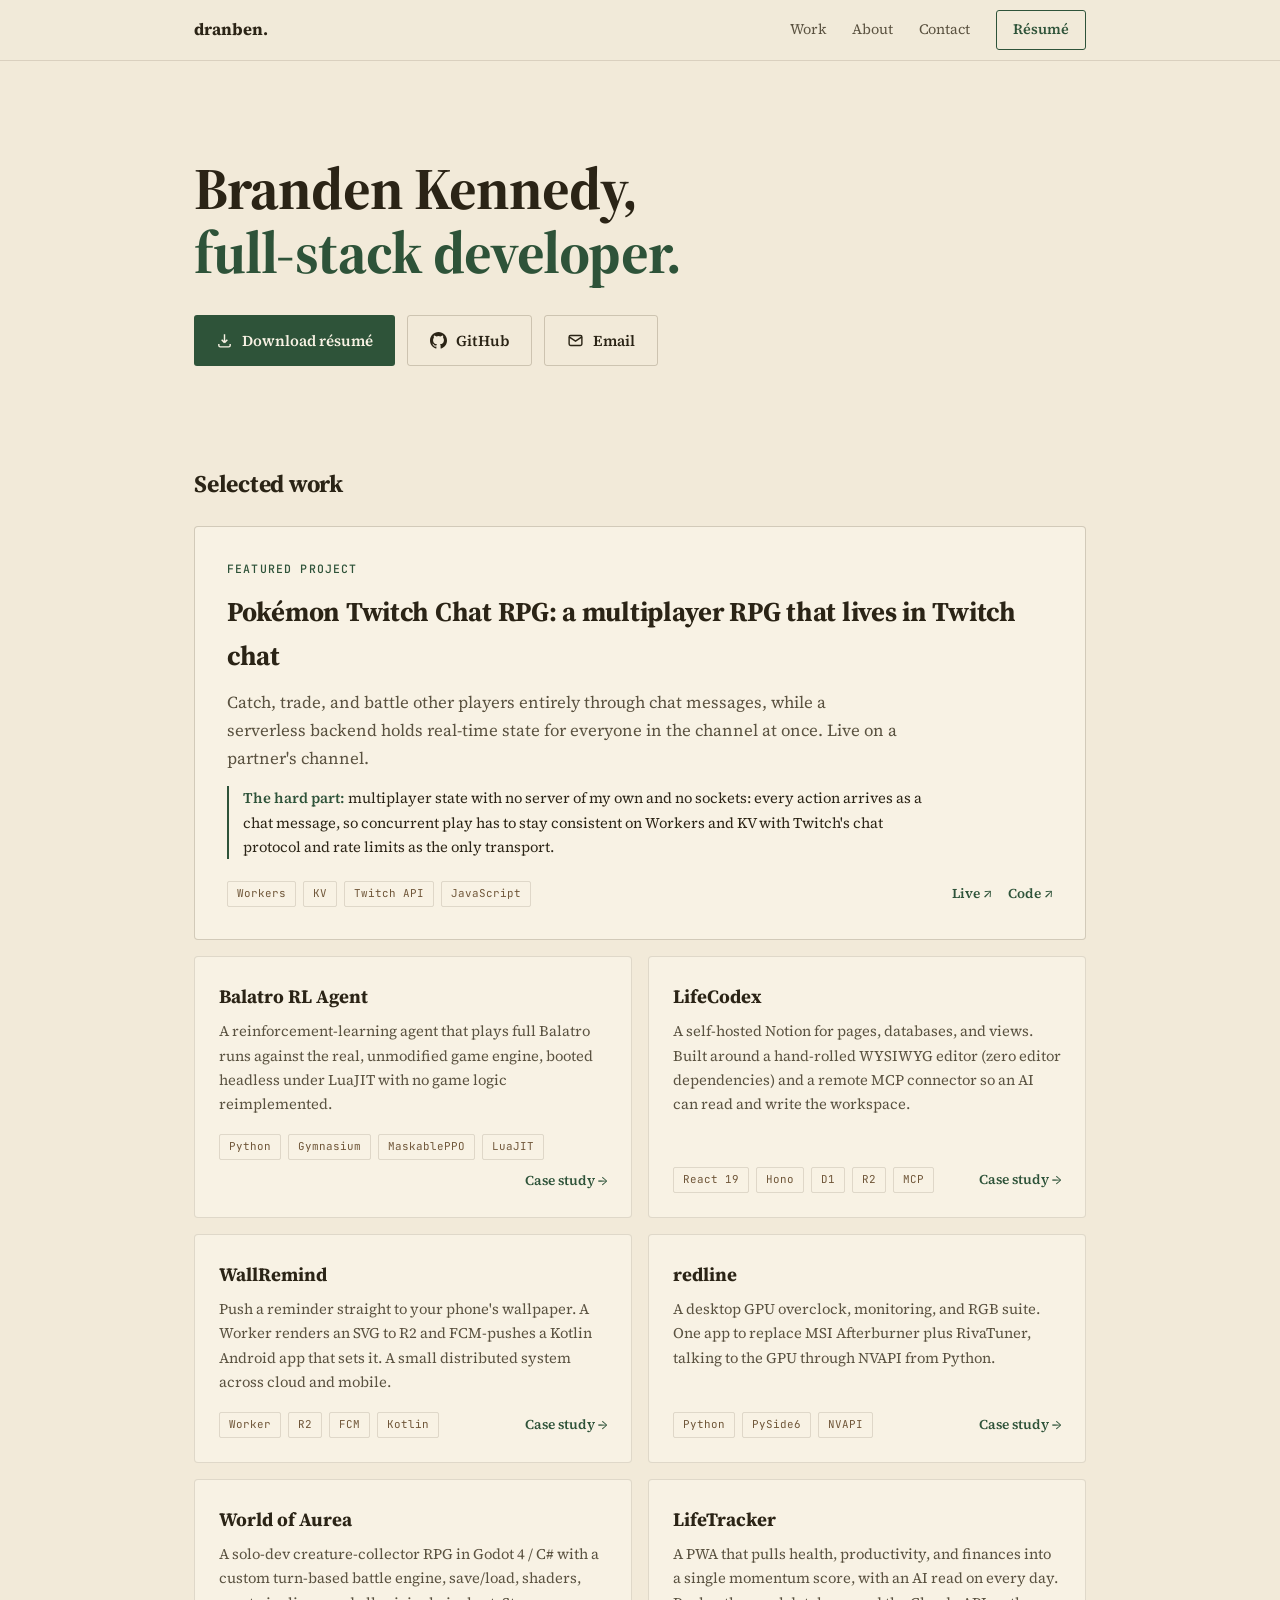
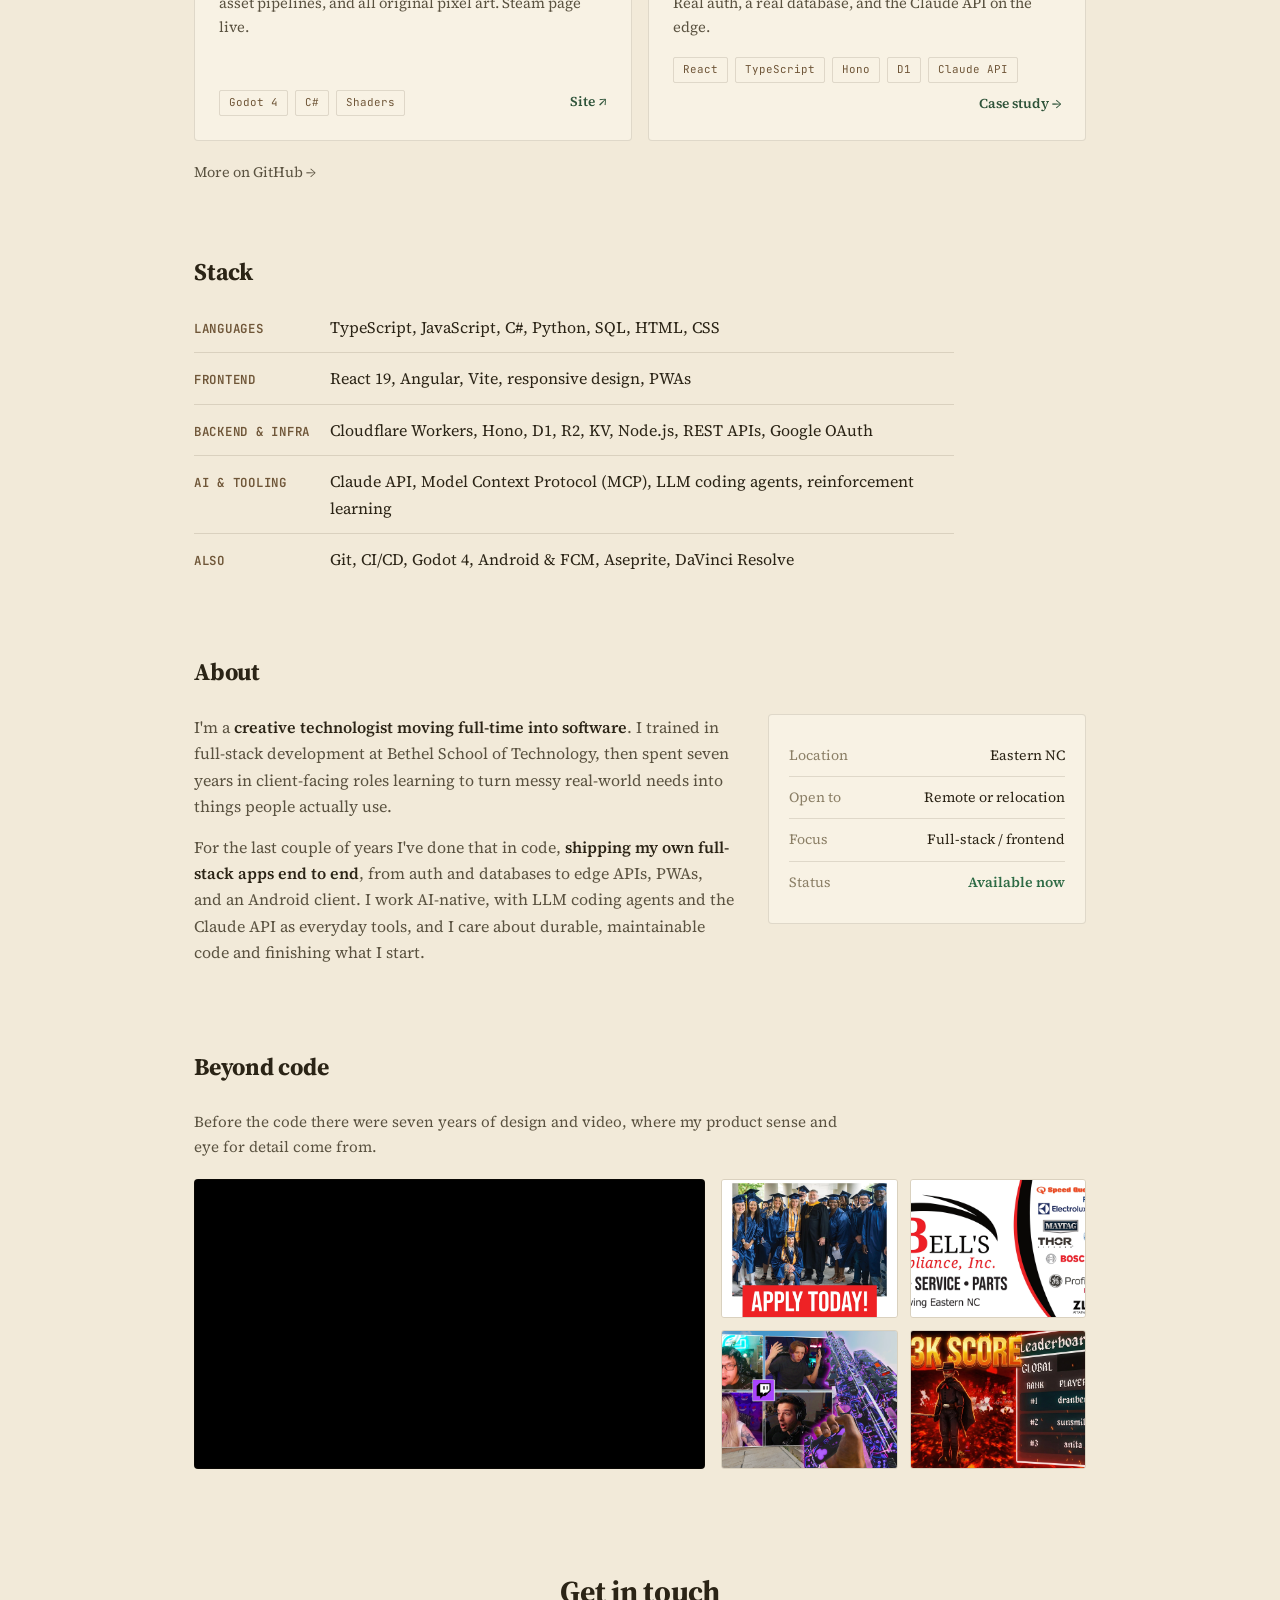
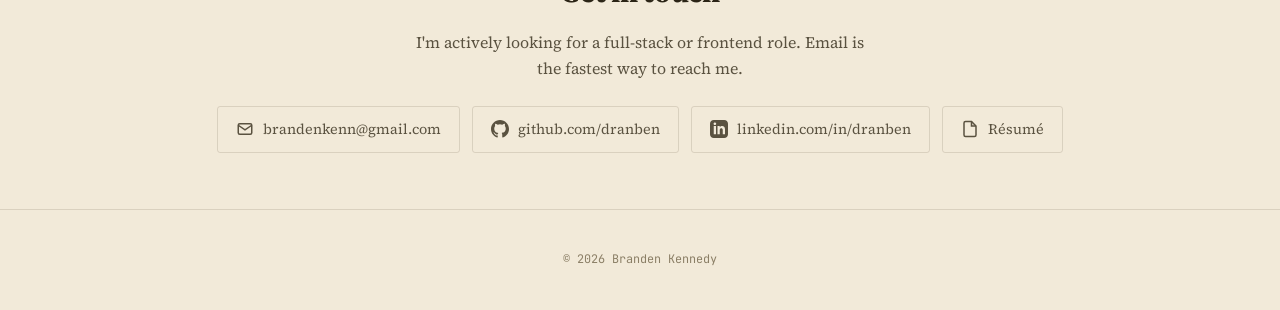
==== commit 15e21837: "Feature the Pokemon Twitch Chat RPG; move Balatro to top of grid LifeTracker drops to a grid card an" ====
--- a/index.html
+++ b/index.html
@@ -47,18 +47,25 @@
   <div class="wrap">
     <h2 class="sec">Selected work</h2>
 
-    <a href="lifetracker.html" class="featured">
+    <div class="featured">
       <span class="flag">Featured project</span>
-      <h3>LifeTracker: your life on one dashboard</h3>
-      <p class="what">A PWA that pulls health, productivity, and finances into a single momentum score, with an AI read on every day.</p>
-      <p class="hard"><b>The hard part:</b> designing one honest metric across noisy, unrelated domains, then a daily AI summary that turns the day's data into a paragraph worth reading. Full-stack on the edge, with an offline-capable PWA front end.</p>
+      <h3>Pokémon Twitch Chat RPG: a multiplayer RPG that lives in Twitch chat</h3>
+      <p class="what">Catch, trade, and battle other players entirely through chat messages, while a serverless backend holds real-time state for everyone in the channel at once. Live on a partner's channel.</p>
+      <p class="hard"><b>The hard part:</b> multiplayer state with no server of my own and no sockets: every action arrives as a chat message, so concurrent play has to stay consistent on Workers and KV with Twitch's chat protocol and rate limits as the only transport.</p>
       <div class="proj-foot">
-        <div class="tags"><span>React</span><span>Vite</span><span>TypeScript</span><span>Hono</span><span>D1</span><span>PWA</span><span>Claude API</span></div>
-        <div class="links"><span class="plink">Read the case study →</span></div>
-      </div>
-    </a>
+        <div class="tags"><span>Workers</span><span>KV</span><span>Twitch API</span><span>JavaScript</span></div>
+        <div class="links"><a class="plink" href="https://pokemon.dranben.com" target="_blank">Live ↗</a><a class="plink" href="https://github.com/dranben/PokemonTwitchChatRPG" target="_blank">Code ↗</a></div>
+      </div>
+    </div>
 
     <div class="proj-grid">
+
+      <a href="balatro.html" class="card">
+        <h3>Balatro RL Agent</h3>
+        <p class="what">A reinforcement-learning agent that plays full Balatro runs against the real, unmodified game engine, booted headless under LuaJIT with no game logic reimplemented.</p>
+        <div class="proj-foot"><div class="tags"><span>Python</span><span>Gymnasium</span><span>MaskablePPO</span><span>LuaJIT</span></div>
+          <div class="links"><span class="plink">Case study →</span></div></div>
+      </a>
 
       <a href="lifecodex.html" class="card">
         <h3>LifeCodex</h3>
@@ -78,13 +85,6 @@
         <h3>redline</h3>
         <p class="what">A desktop GPU overclock, monitoring, and RGB suite. One app to replace MSI Afterburner plus RivaTuner, talking to the GPU through NVAPI from Python.</p>
         <div class="proj-foot"><div class="tags"><span>Python</span><span>PySide6</span><span>NVAPI</span></div>
-          <div class="links"><span class="plink">Case study →</span></div></div>
-      </a>
-
-      <a href="balatro.html" class="card">
-        <h3>Balatro RL Agent</h3>
-        <p class="what">A reinforcement-learning agent that plays full Balatro runs against the real, unmodified game engine, booted headless under LuaJIT with no game logic reimplemented.</p>
-        <div class="proj-foot"><div class="tags"><span>Python</span><span>Gymnasium</span><span>MaskablePPO</span><span>LuaJIT</span></div>
           <div class="links"><span class="plink">Case study →</span></div></div>
       </a>
 
@@ -95,12 +95,12 @@
           <div class="links"><span class="plink">Site ↗</span></div></div>
       </a>
 
-      <div class="card">
-        <h3>Pokémon Twitch Chat RPG</h3>
-        <p class="what">A multiplayer RPG that runs entirely in Twitch chat. Catch, battle, and trade while it holds real-time state for many concurrent players on Workers and KV. Live on a partner's channel.</p>
-        <div class="proj-foot"><div class="tags"><span>Workers</span><span>KV</span><span>Twitch API</span></div>
-          <div class="links"><a class="plink" href="https://pokemon.dranben.com" target="_blank">Live ↗</a><a class="plink" href="https://github.com/dranben/PokemonTwitchChatRPG" target="_blank">Code ↗</a></div></div>
-      </div>
+      <a href="lifetracker.html" class="card">
+        <h3>LifeTracker</h3>
+        <p class="what">A PWA that pulls health, productivity, and finances into a single momentum score, with an AI read on every day. Real auth, a real database, and the Claude API on the edge.</p>
+        <div class="proj-foot"><div class="tags"><span>React</span><span>TypeScript</span><span>Hono</span><span>D1</span><span>Claude API</span></div>
+          <div class="links"><span class="plink">Case study →</span></div></div>
+      </a>
 
     </div>
     <a href="https://github.com/dranben?tab=repositories" target="_blank" class="more-link">More on GitHub →</a>
@@ -168,6 +168,26 @@
 </section>
 
 <footer>© 2026 Branden Kennedy</footer>
+
+<div class="lightbox" id="lightbox"><img id="lightbox-img" src="" alt=""></div>
+
+<script>
+// Click a "Beyond code" graphic to view it full-size.
+(function(){
+  var box = document.getElementById('lightbox');
+  var img = document.getElementById('lightbox-img');
+  document.querySelectorAll('.shots img').forEach(function(el){
+    el.addEventListener('click', function(){
+      img.src = el.src;
+      img.alt = el.alt;
+      box.classList.add('open');
+    });
+  });
+  function close(){ box.classList.remove('open'); img.src = ''; }
+  box.addEventListener('click', close);
+  document.addEventListener('keydown', function(e){ if (e.key === 'Escape') close(); });
+})();
+</script>
 
 <script>
 // Email is assembled at runtime so it never sits in the raw HTML for scrapers.
--- a/style.css
+++ b/style.css
@@ -106,7 +106,11 @@
 .reel{border-radius:4px;overflow:hidden;border:1px solid var(--line-soft);background:#000;position:relative;padding-bottom:56.25%;height:0}
 .reel iframe{position:absolute;inset:0;width:100%;height:100%}
 .shots{display:grid;grid-template-columns:1fr 1fr;gap:12px}
-.shots img{width:100%;height:100%;object-fit:cover;border-radius:3px;border:1px solid var(--line-soft);aspect-ratio:16/10}
+.shots img{width:100%;height:100%;object-fit:cover;border-radius:3px;border:1px solid var(--line-soft);aspect-ratio:16/10;cursor:zoom-in;transition:border-color .2s}
+.shots img:hover{border-color:var(--green)}
+.lightbox{position:fixed;inset:0;z-index:100;display:none;align-items:center;justify-content:center;background:rgba(43,36,22,.9);padding:32px;cursor:zoom-out}
+.lightbox.open{display:flex}
+.lightbox img{max-width:100%;max-height:100%;border-radius:4px}
 
 /* contact */
 .contact{text-align:center;padding:64px 0 28px}
